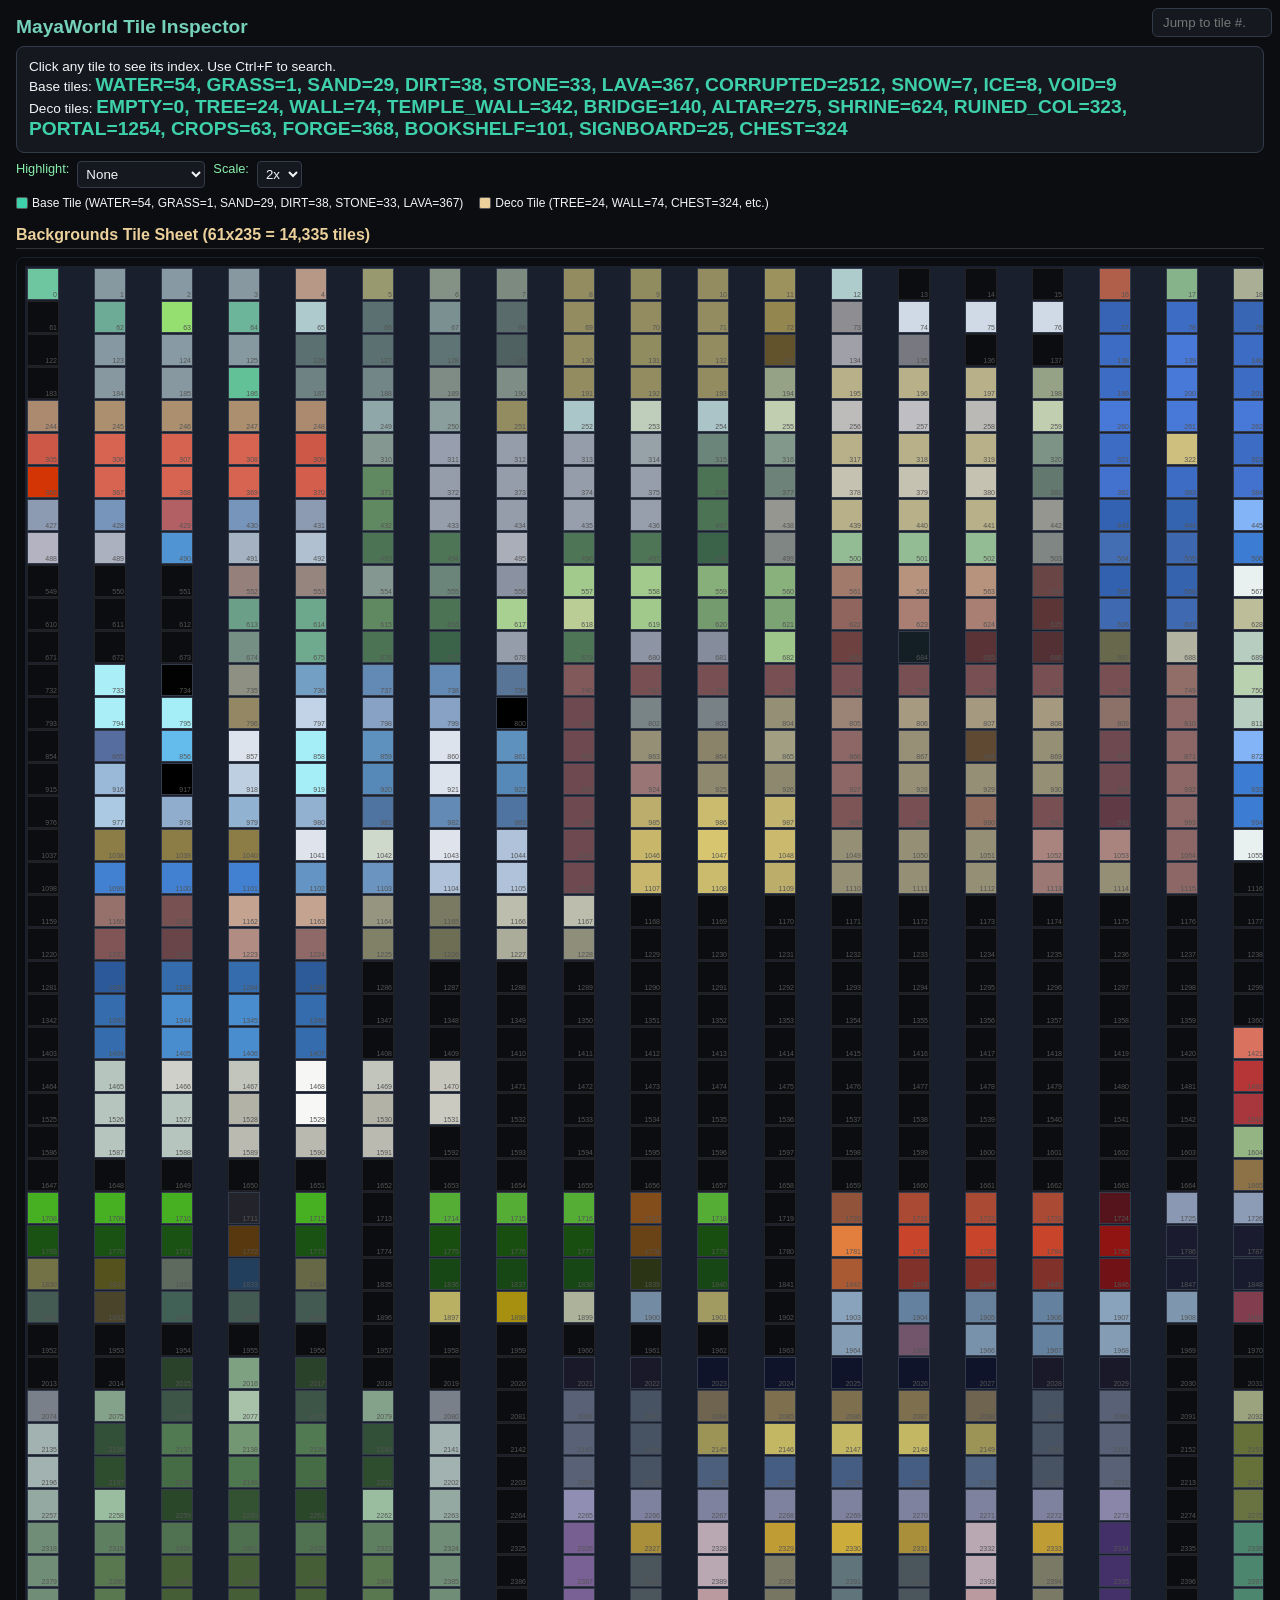
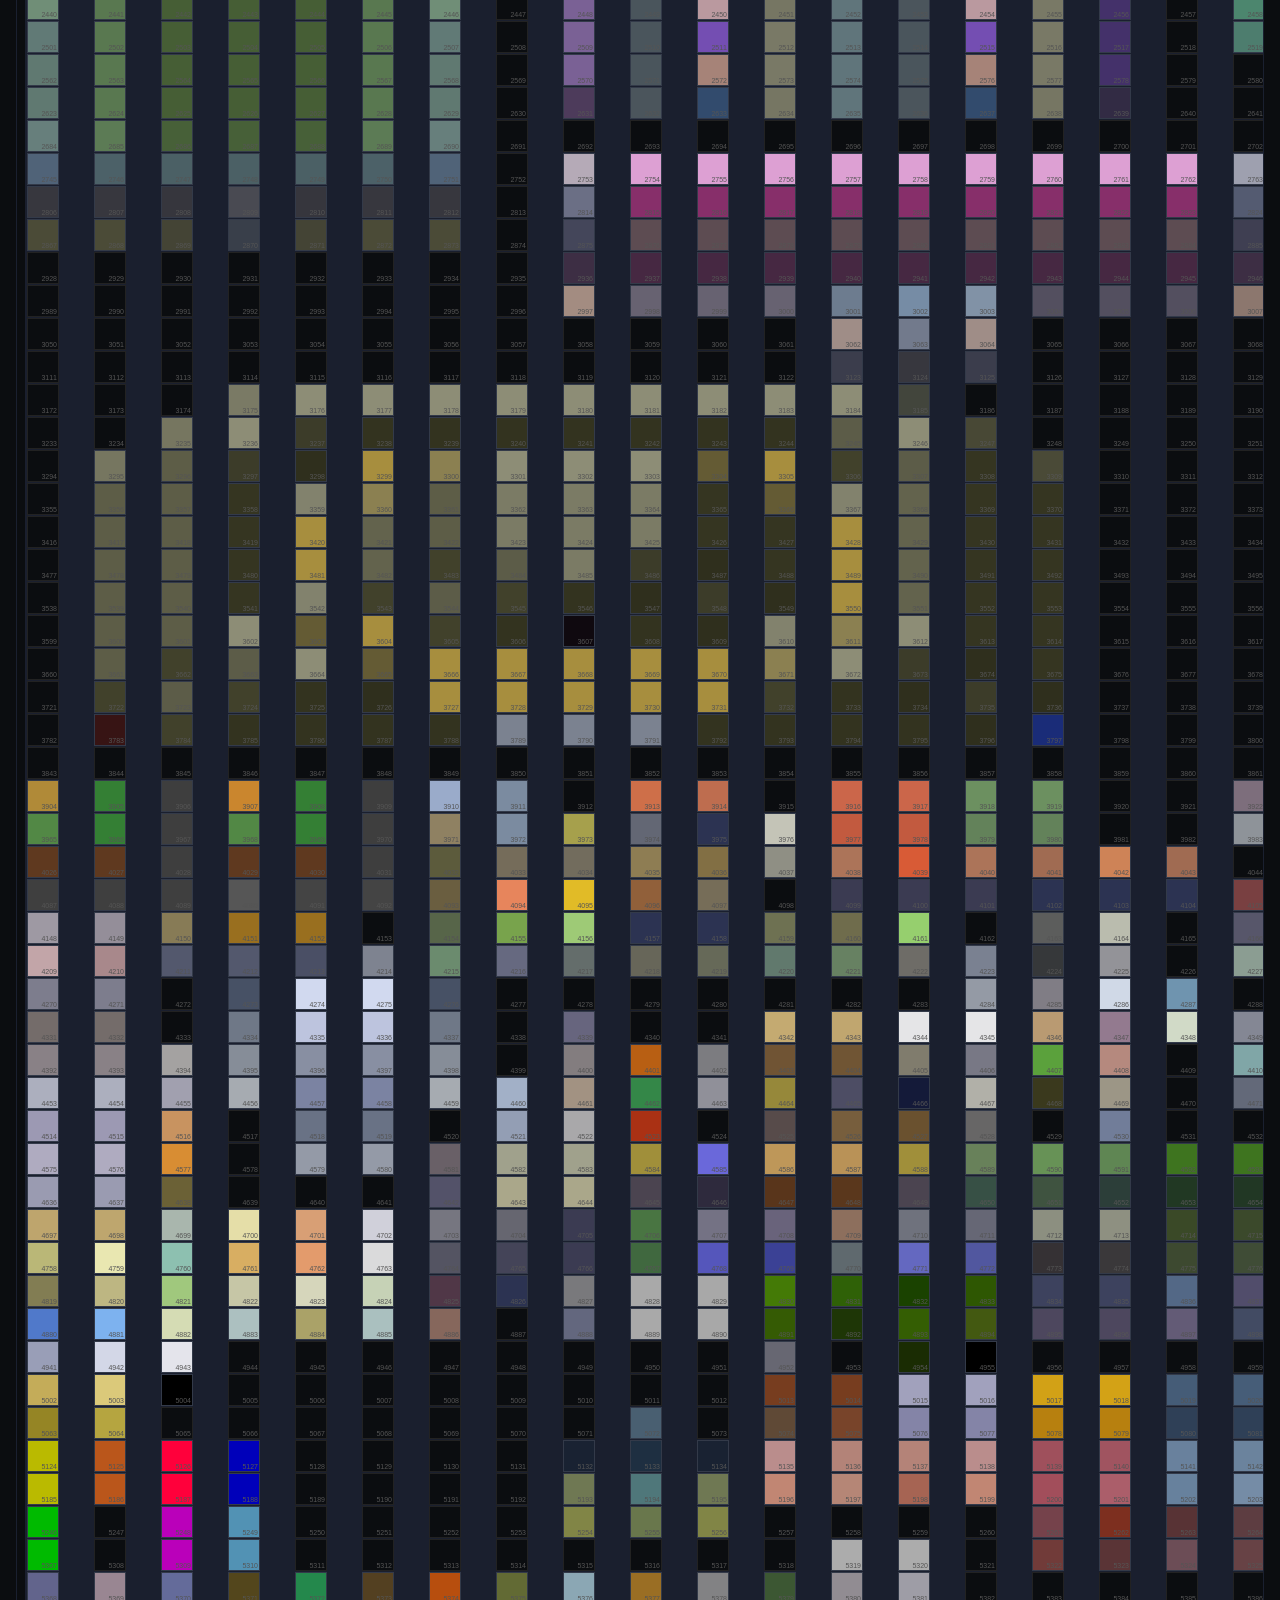
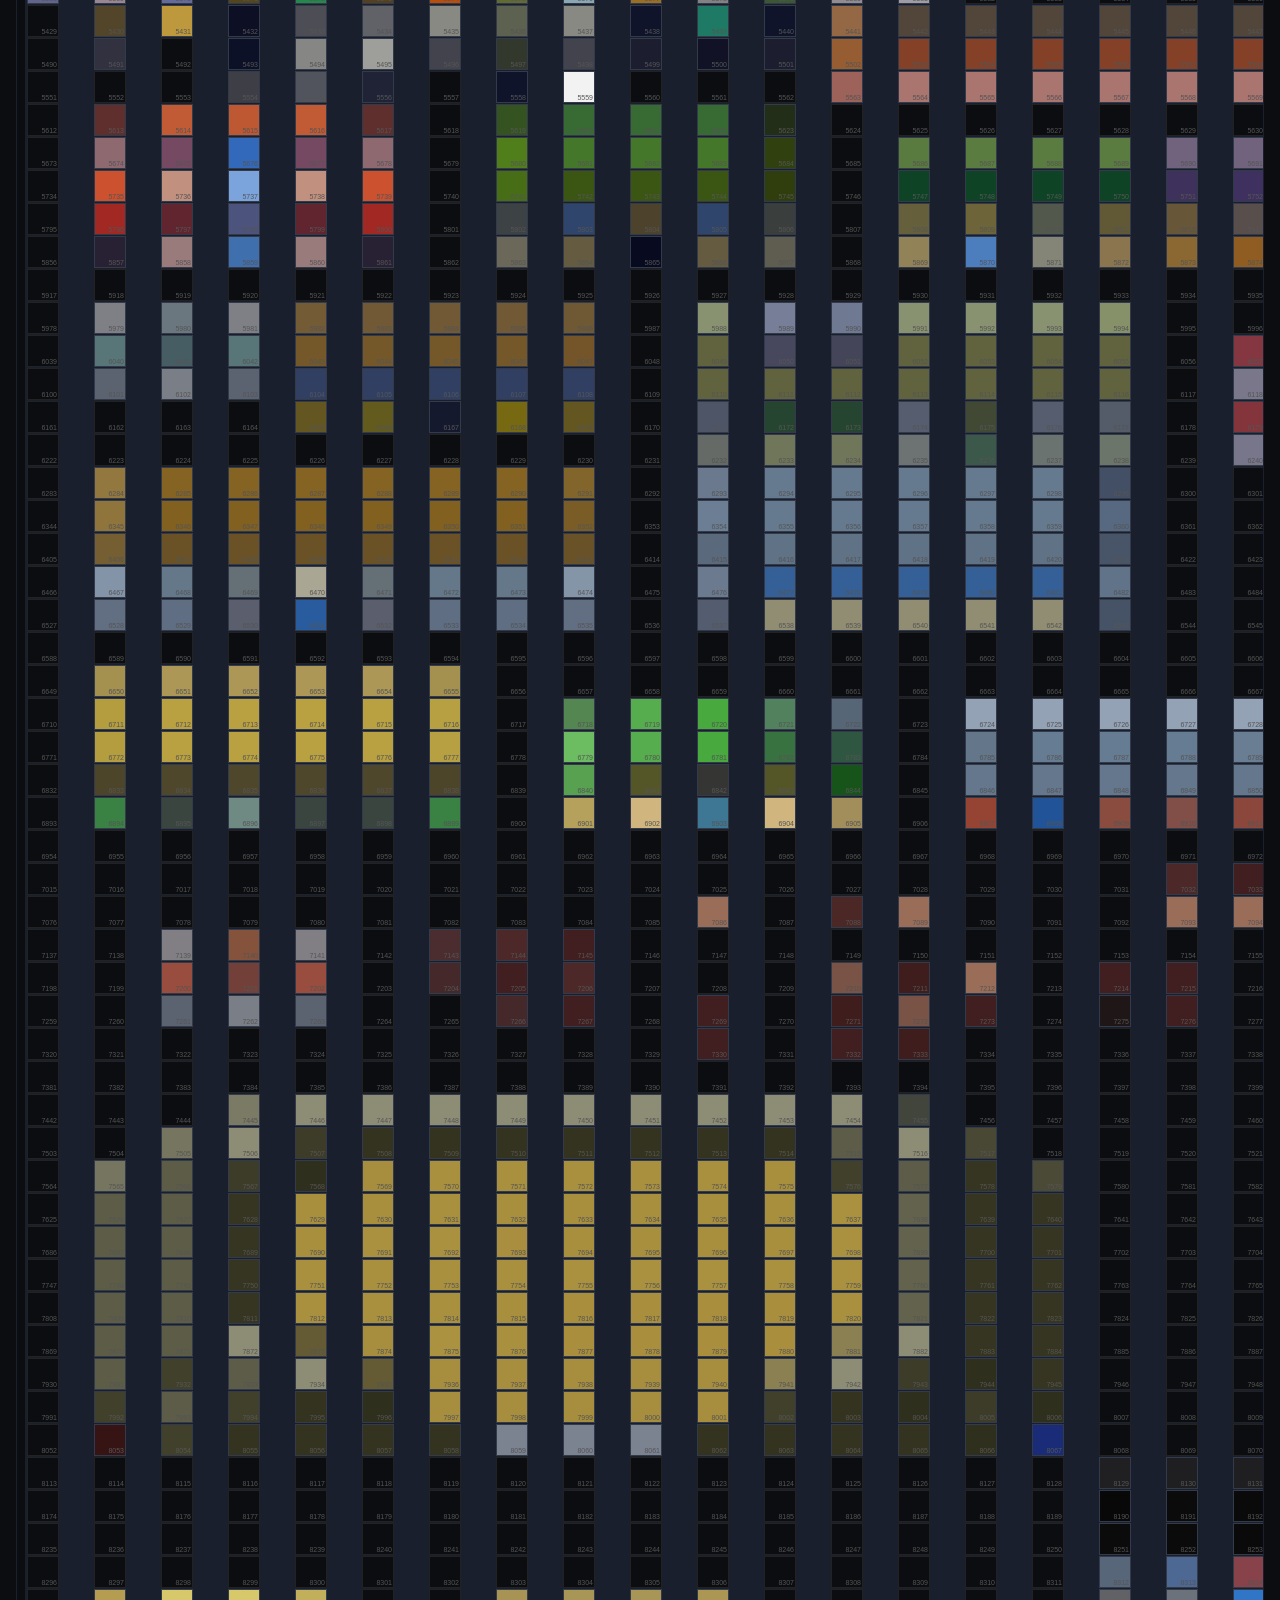
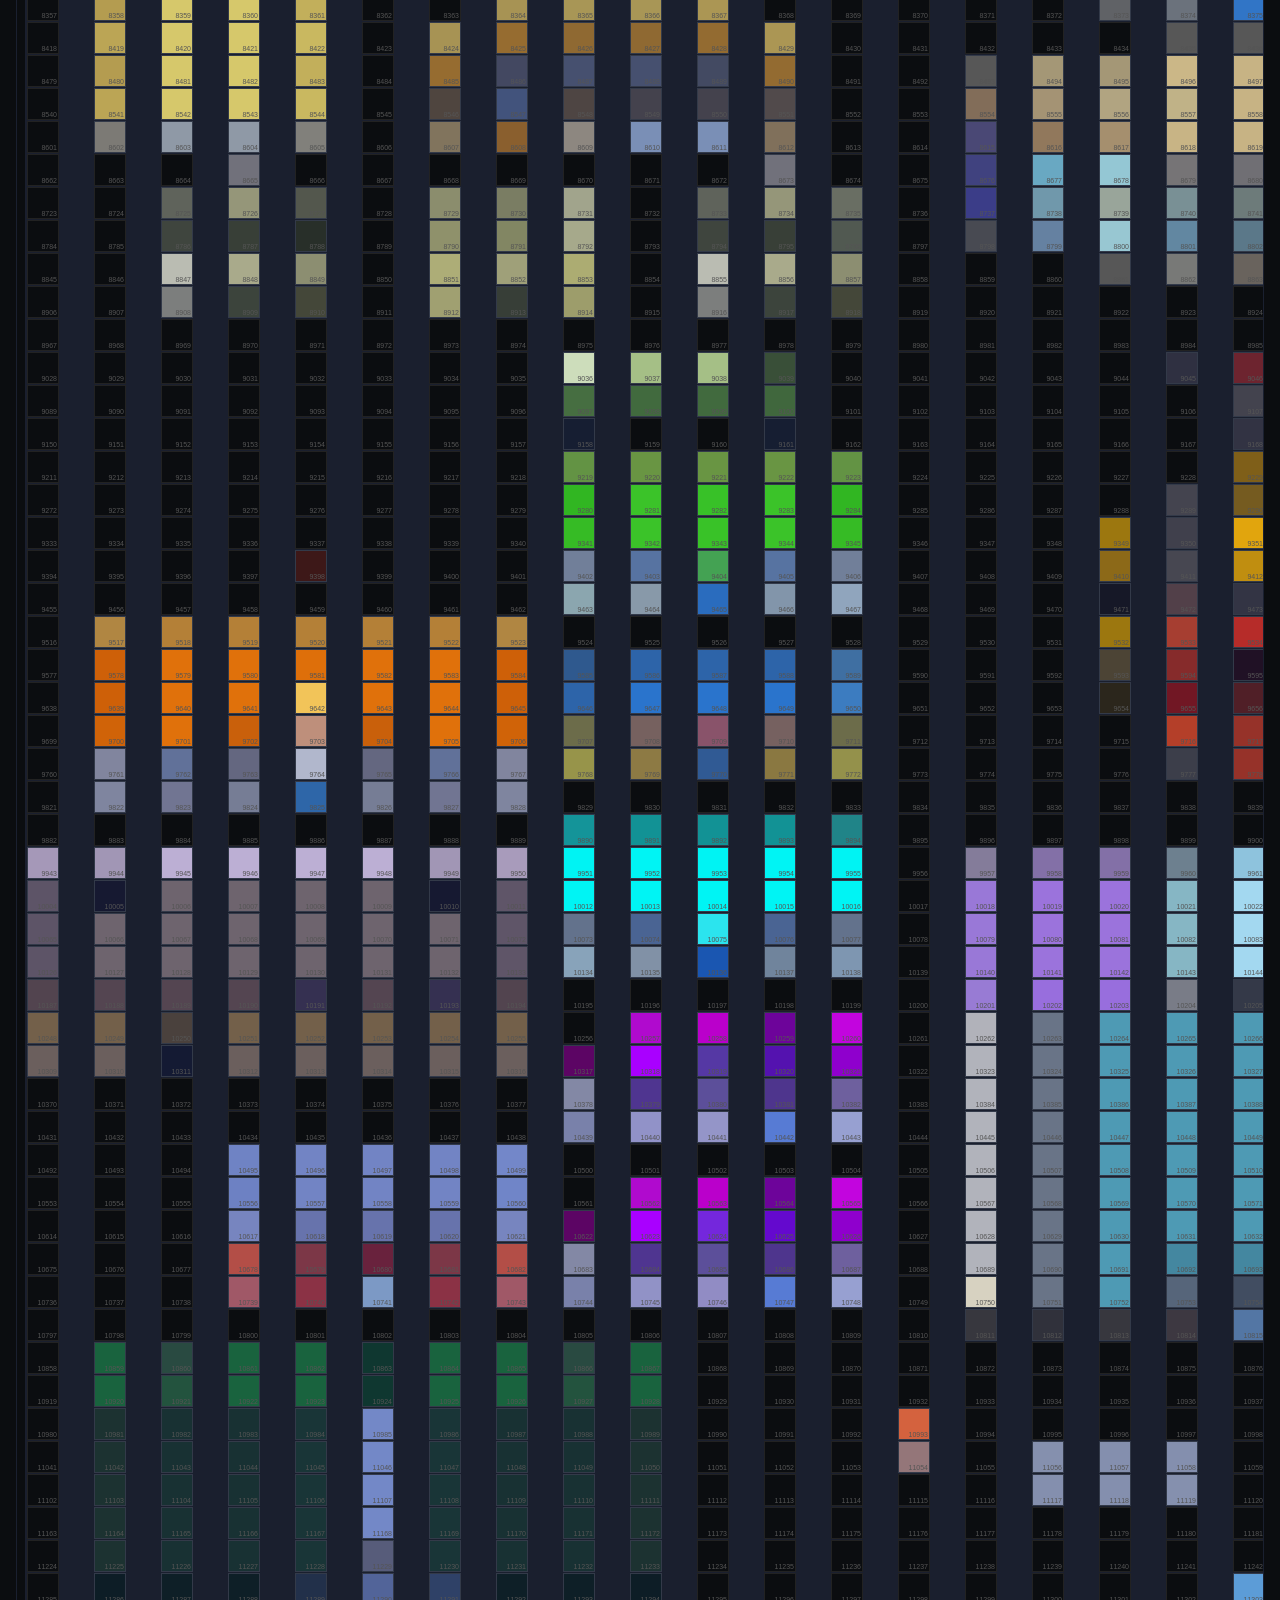
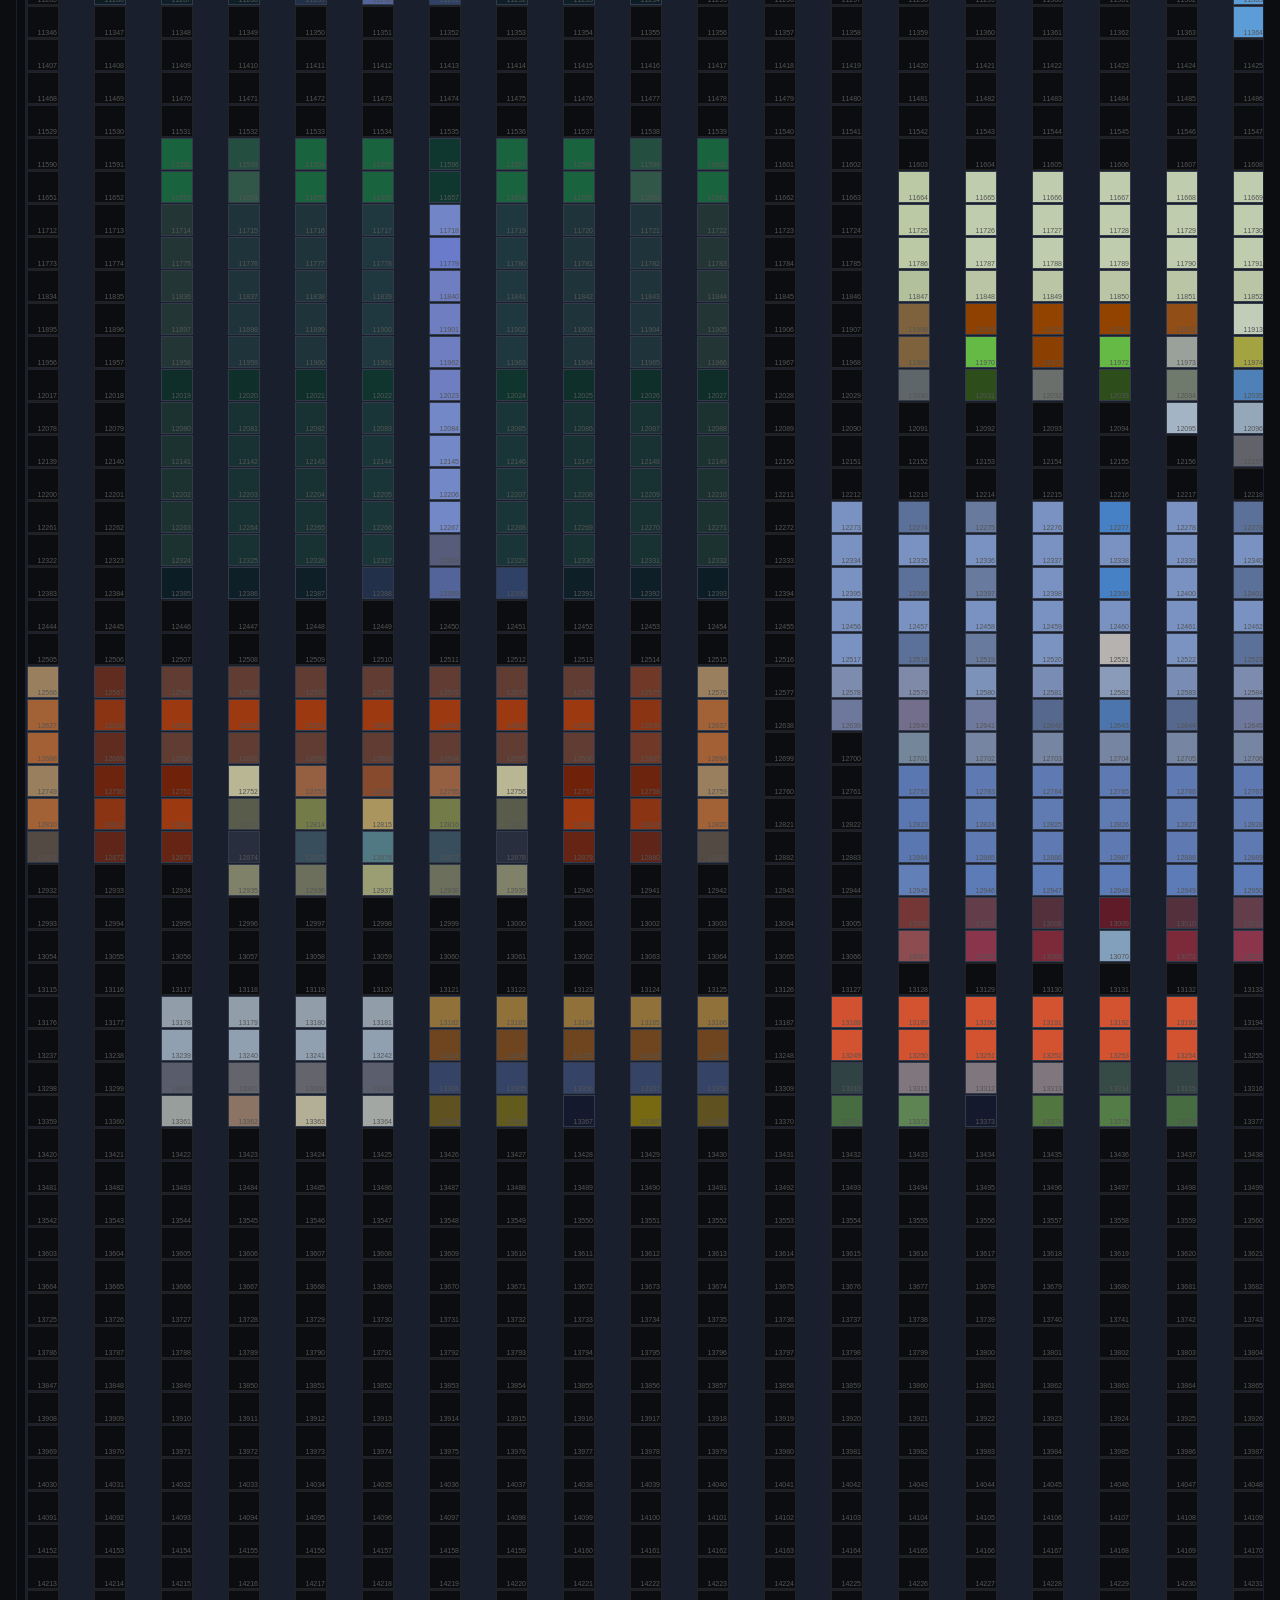
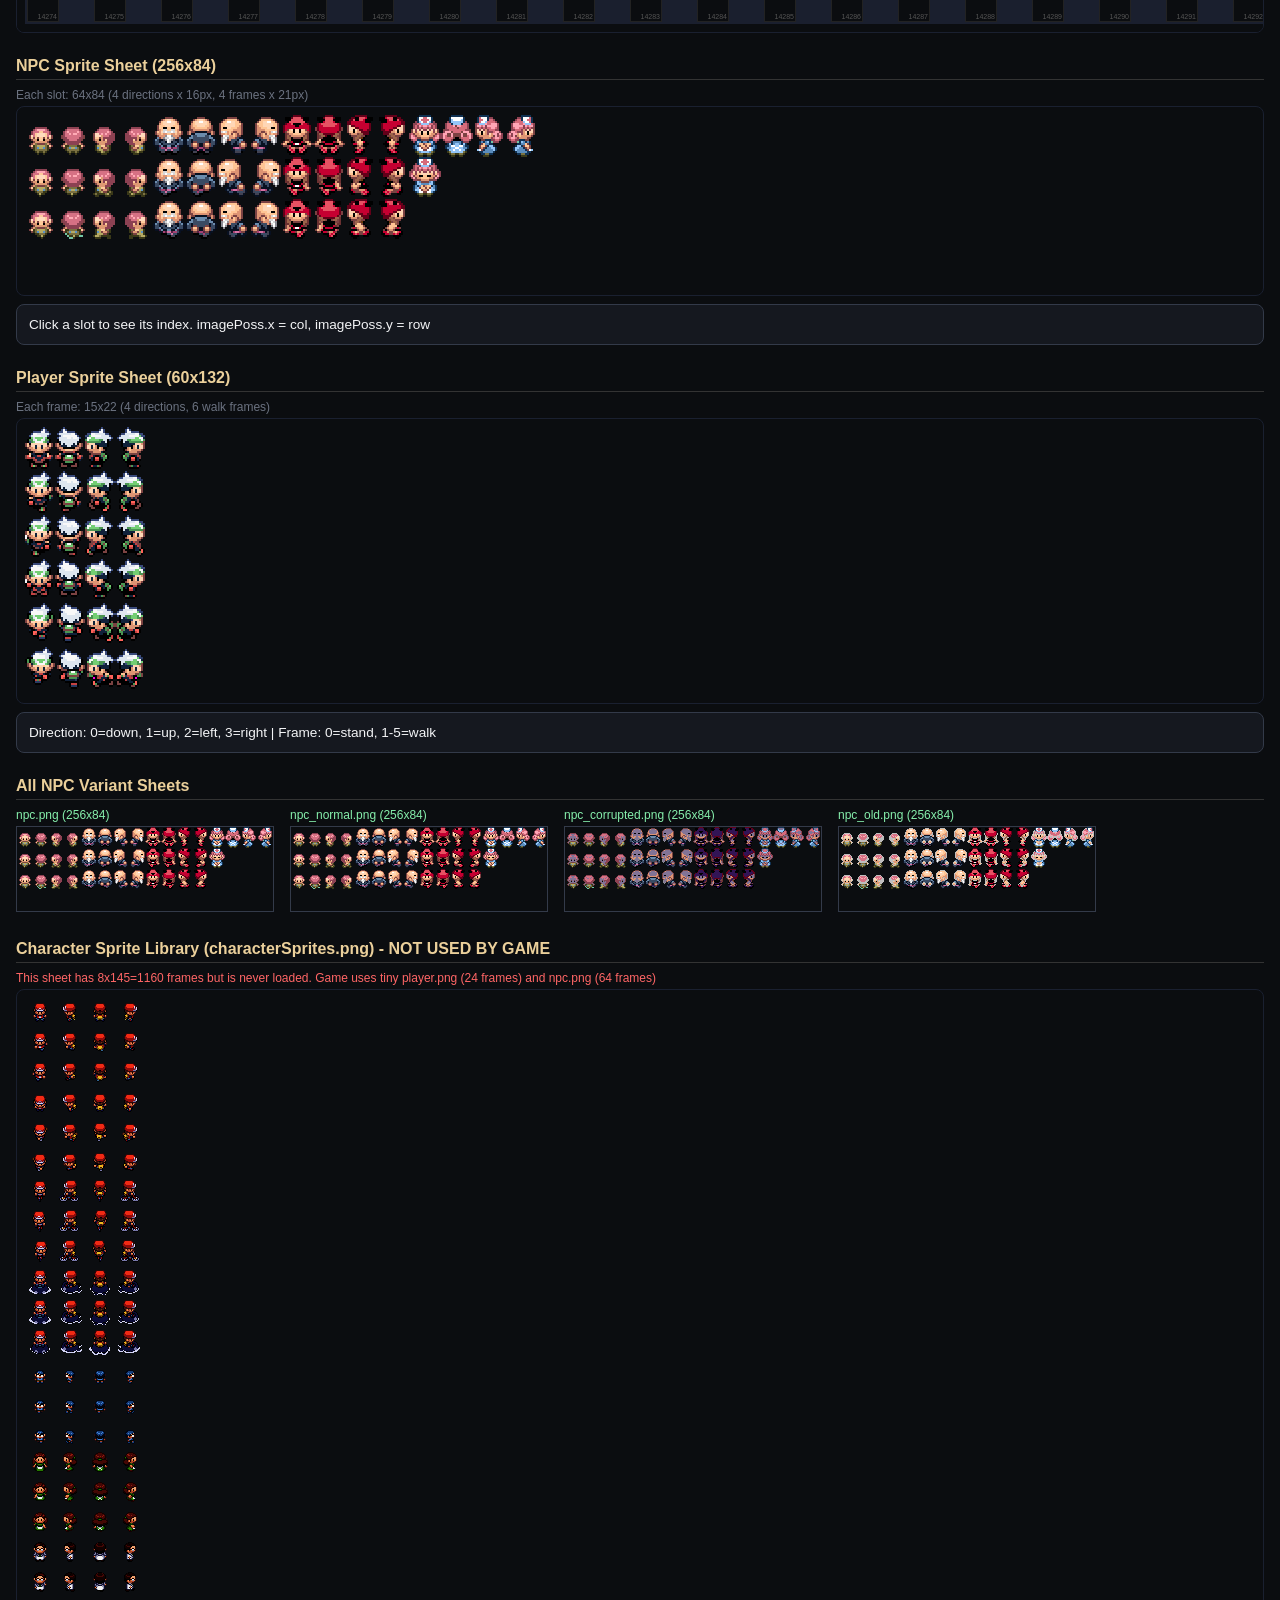
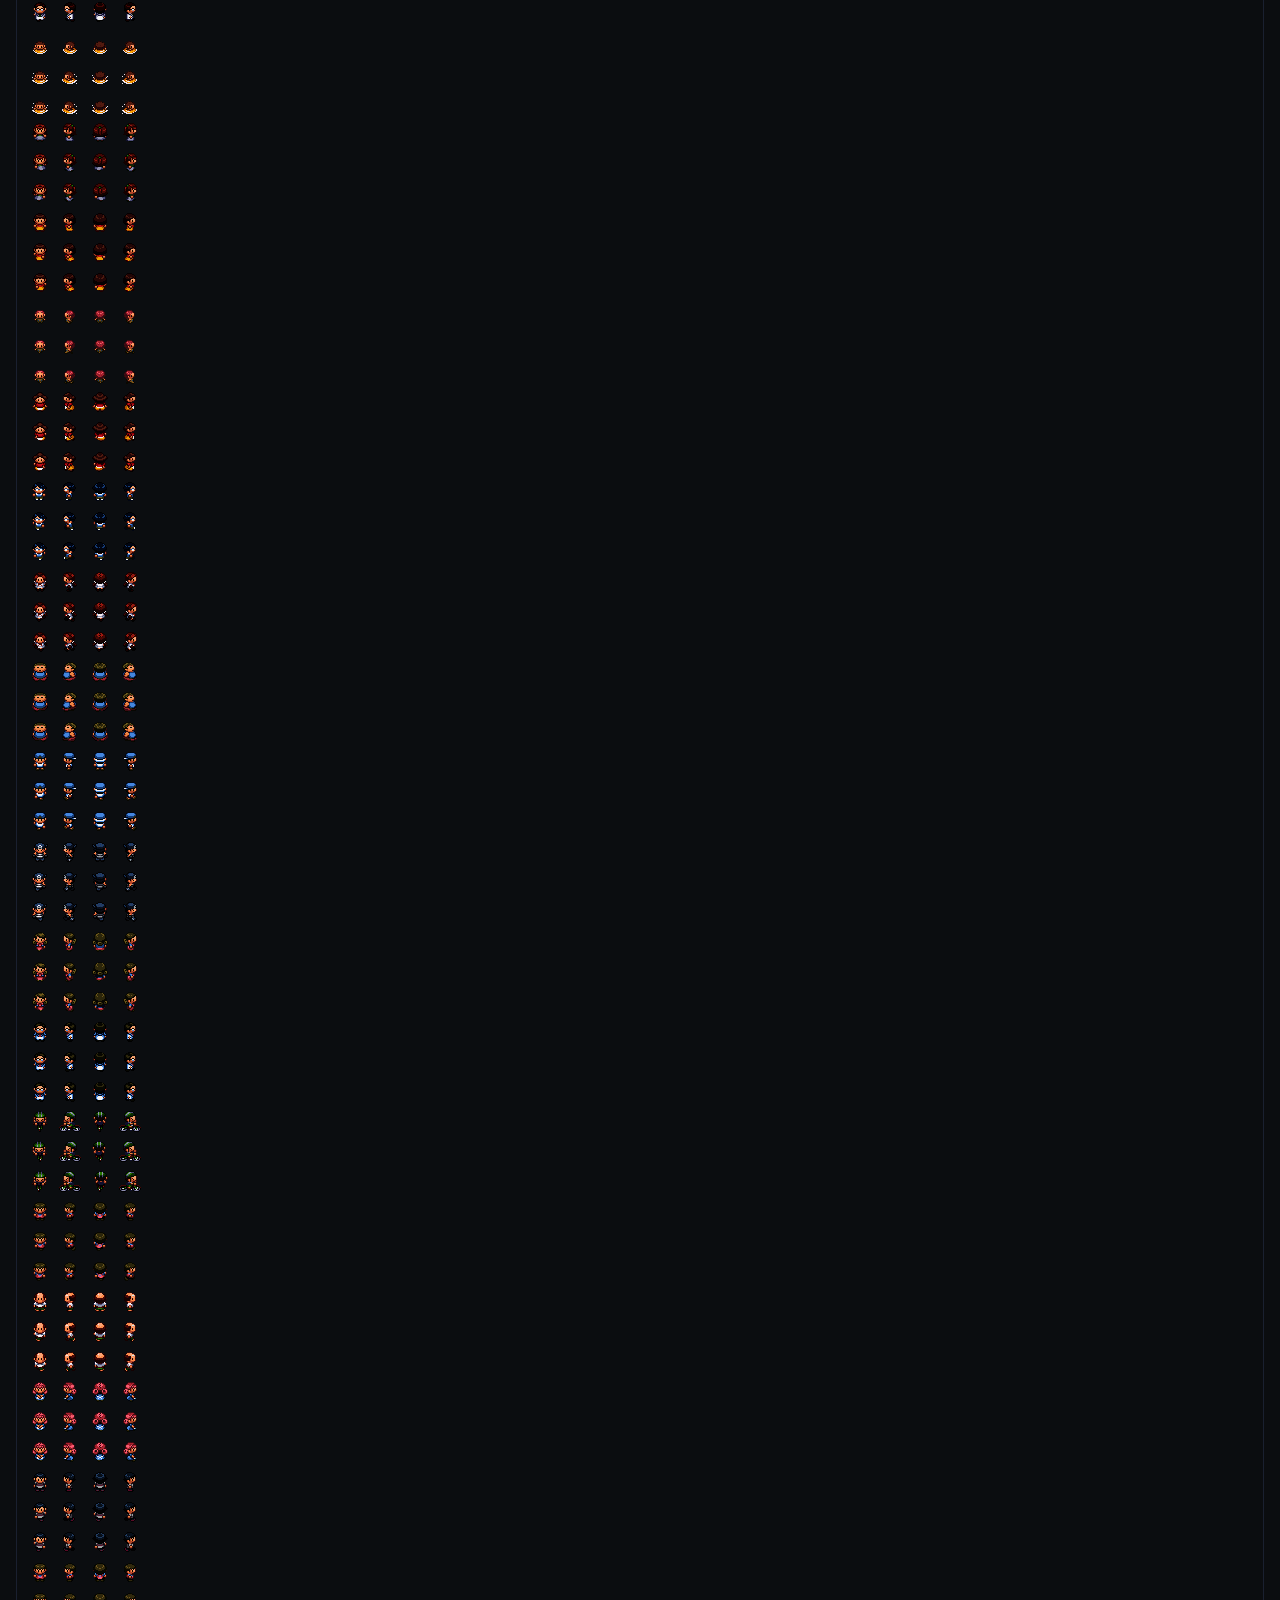
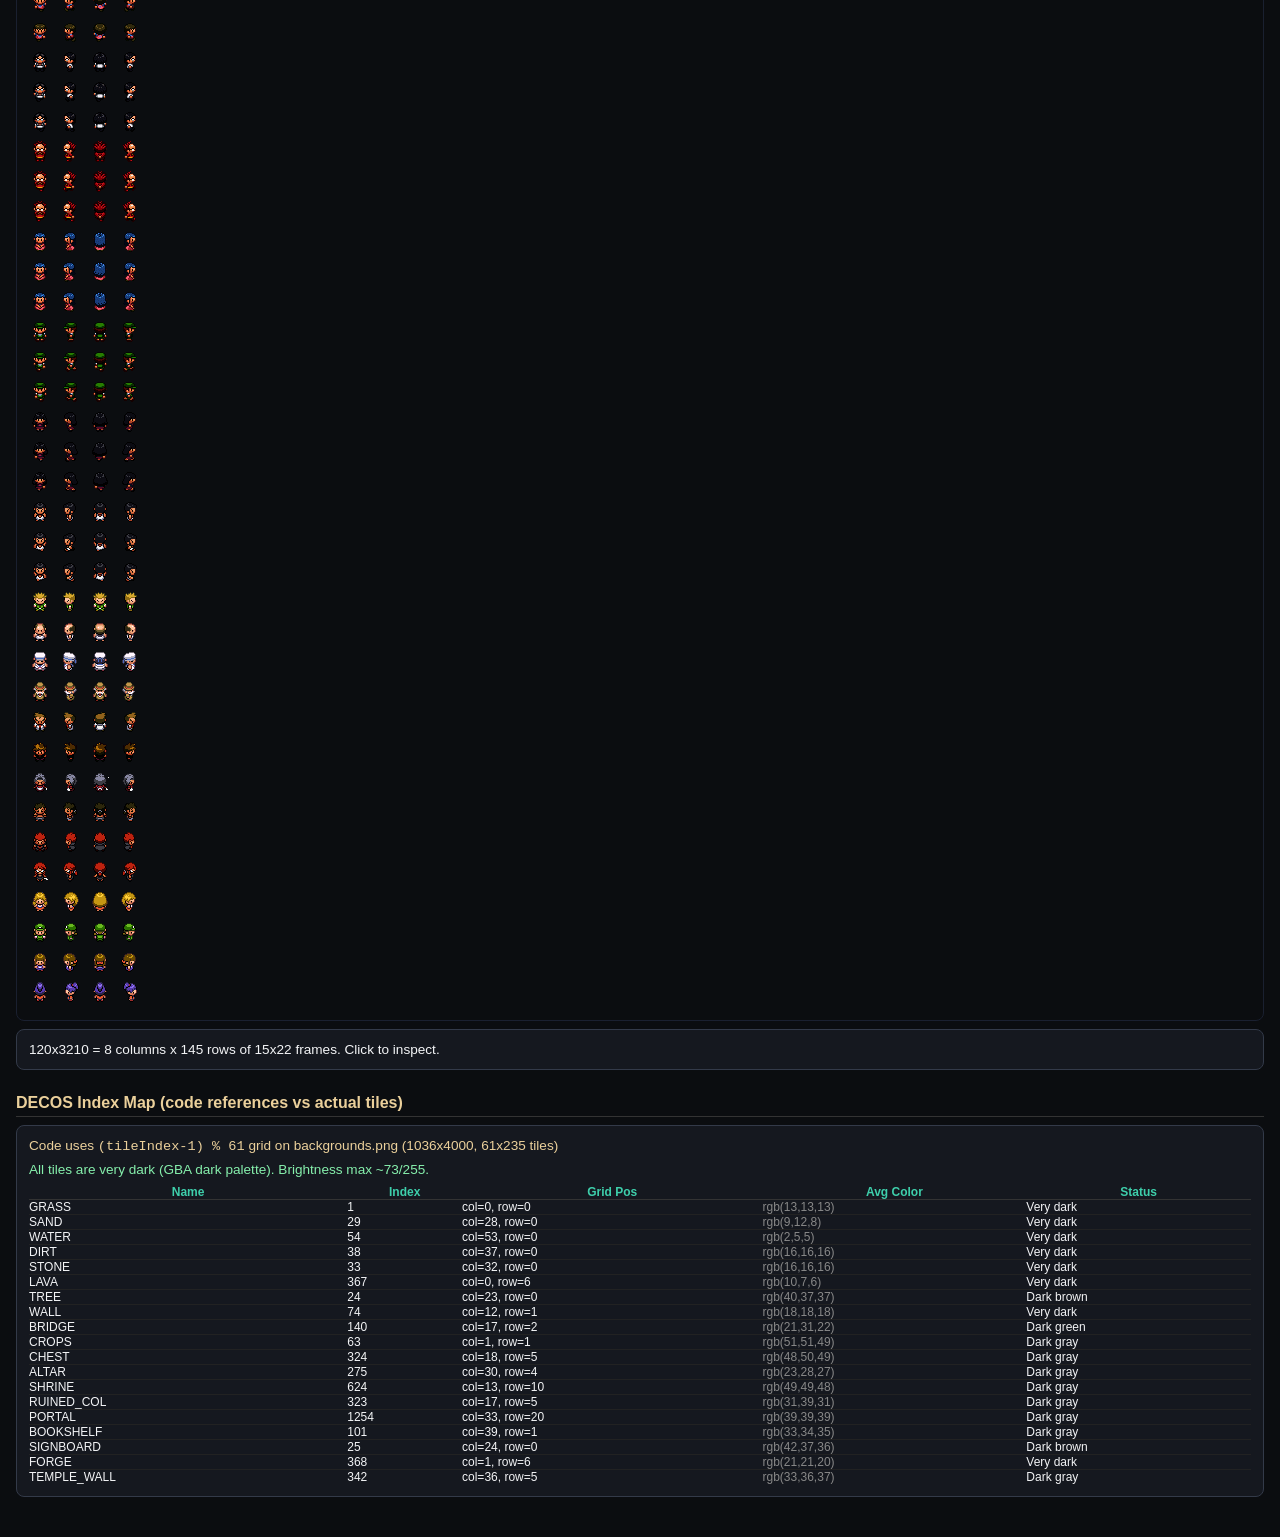
==== tools/tile-inspector.html @ e106bbc0 "fix: brighten GBA dark palette tiles (5x brightness filter) + sprite decoder tools - Add canvas brig" ====
<!DOCTYPE html>
<html lang="en">
<head>
<meta charset="UTF-8">
<title>MayaWorld Tile Inspector</title>
<style>
*{box-sizing:border-box;margin:0;padding:0}
body{font-family:'Outfit',sans-serif;background:#0b0d10;color:#f3f4f6;padding:16px}
h1{color:#75d1ba;font-size:1.2rem;margin-bottom:8px}
h2{color:#ebd09b;font-size:1rem;margin:16px 0 8px;border-bottom:1px solid #333;padding-bottom:4px}
.controls{margin:8px 0;display:flex;gap:8px;flex-wrap:wrap}
.controls label{font-size:0.8rem;color:#86efac}
.controls input[type=number]{width:80px;background:#15181f;border:1px solid #333a49;color:#f3f4f6;padding:4px;border-radius:4px}
.controls select{background:#15181f;border:1px solid #333a49;color:#f3f4f6;padding:4px;border-radius:4px}
.info-panel{background:#15181f;border:1px solid #333a49;border-radius:8px;padding:12px;margin:8px 0;font-size:0.85rem}
.info-panel .idx{color:#3ecfab;font-weight:800;font-size:1.2rem}
.info-panel .detail{color:#86efac;margin-left:8px}
.sheet-section{margin-bottom:24px}
.grid-wrap{overflow-x:auto;padding:8px;background:#0b0d10;border:1px solid #1a2030;border-radius:8px}
.tile-grid{display:inline-grid;gap:1px;background:#1a1f2e;padding:2px}
.tile{width:32px;height:32px;background:#0b0d10;border:1px solid #222;display:flex;align-items:center;justify-content:center;position:relative;cursor:pointer;image-rendering:pixelated;transition:transform 0.1s,box-shadow 0.1s}
.tile:hover{z-index:10;transform:scale(2.5);box-shadow:0 0 12px #3ecfab;border-color:#3ecfab}
.tile.has-content{border-color:#333a49}
.tile.highlight-base{border:2px solid #3ecfab;background:rgba(62,207,171,0.15)}
.tile.highlight-deco{border:2px solid #ebd09b;background:rgba(235,208,155,0.15)}
.tile.highlight-warp{border:2px solid #ff6666;background:rgba(255,102,102,0.15)}
.tile .lbl{font-size:7px;color:#555;position:absolute;bottom:1px;right:1px;pointer-events:none}
.tile:hover .lbl{color:#fff;font-size:8px}
.highlight-legend{display:flex;gap:16px;flex-wrap:wrap;font-size:0.75rem;margin:8px 0}
.highlight-legend span{display:inline-flex;align-items:center;gap:4px}
.highlight-legend .swatch{width:12px;height:12px;border-radius:2px;border:1px solid #555}
.npc-grid{display:inline-grid;gap:2px;background:#1a1f2e;padding:4px}
.npc-slot{width:64px;height:84px;background:#15181f;border:1px solid #333a49;display:flex;flex-direction:column;align-items:center;justify-content:center;cursor:pointer;position:relative}
.npc-slot:hover{border-color:#ebd09b;box-shadow:0 0 8px rgba(235,208,155,0.3)}
.npc-slot .slot-label{font-size:0.65rem;color:#6b7280;margin-top:2px}
.player-frames{display:inline-flex;gap:2px;background:#1a1f2e;padding:4px}
.player-frame{width:30px;height:44px;background:#15181f;border:1px solid #333a49;image-rendering:pixelated;position:relative}
#search-box{position:fixed;top:8px;right:8px;background:#15181f;border:1px solid #333a49;color:#f3f4f6;padding:6px 10px;border-radius:6px;z-index:100;width:120px}
</style>
</head>
<body>

<input type="number" id="search-box" placeholder="Jump to tile #..." min="0">
<h1>MayaWorld Tile Inspector</h1>

<div class="info-panel" id="info-panel">
  Click any tile to see its index. Use Ctrl+F to search.
  <br>Base tiles: <span class="idx" id="base-indices"></span>
  <br>Deco tiles: <span class="idx" id="deco-indices"></span>
</div>

<div class="controls">
  <label>Highlight:</label>
  <select id="highlight-mode">
    <option value="none">None</option>
    <option value="base">Base Tiles Only</option>
    <option value="deco">Deco Tiles Only</option>
    <option value="filled">Non-Empty Only</option>
  </select>
  <label>Scale:</label>
  <select id="scale-mode">
    <option value="1">1x</option>
    <option value="2" selected>2x</option>
    <option value="3">3x</option>
  </select>
</div>

<div class="highlight-legend">
  <span><span class="swatch" style="background:#3ecfab"></span> Base Tile (WATER=54, GRASS=1, SAND=29, DIRT=38, STONE=33, LAVA=367)</span>
  <span><span class="swatch" style="background:#ebd09b"></span> Deco Tile (TREE=24, WALL=74, CHEST=324, etc.)</span>
</div>

<div class="sheet-section">
  <h2>Backgrounds Tile Sheet (61x235 = 14,335 tiles)</h2>
  <div class="grid-wrap"><div class="tile-grid" id="bg-grid"></div></div>
</div>

<div class="sheet-section">
  <h2>NPC Sprite Sheet (256x84)</h2>
  <p style="font-size:0.75rem;color:#6b7280;margin-bottom:4px">Each slot: 64x84 (4 directions x 16px, 4 frames x 21px)</p>
  <div class="grid-wrap"><canvas id="npc-canvas" style="image-rendering:pixelated;max-width:100%"></canvas></div>
  <div class="info-panel" id="npc-info">Click a slot to see its index. imagePoss.x = col, imagePoss.y = row</div>
</div>

<div class="sheet-section">
  <h2>Player Sprite Sheet (60x132)</h2>
  <p style="font-size:0.75rem;color:#6b7280;margin-bottom:4px">Each frame: 15x22 (4 directions, 6 walk frames)</p>
  <div class="grid-wrap"><canvas id="player-canvas" style="image-rendering:pixelated;max-width:100%"></canvas></div>
  <div class="info-panel" id="player-info">Direction: 0=down, 1=up, 2=left, 3=right | Frame: 0=stand, 1-5=walk</div>
</div>

<div class="sheet-section">
  <h2>All NPC Variant Sheets</h2>
  <div id="npc-variants" style="display:flex;gap:16px;flex-wrap:wrap"></div>
</div>

<div class="sheet-section">
  <h2>Character Sprite Library (characterSprites.png) - NOT USED BY GAME</h2>
  <p style="font-size:0.75rem;color:#ff6666;margin-bottom:4px">This sheet has 8x145=1160 frames but is never loaded. Game uses tiny player.png (24 frames) and npc.png (64 frames)</p>
  <div class="grid-wrap"><canvas id="charsprites-canvas" style="image-rendering:pixelated;max-width:100%"></canvas></div>
  <div class="info-panel" id="charsprites-info">120x3210 = 8 columns x 145 rows of 15x22 frames. Click to inspect.</div>
</div>

<div class="sheet-section">
  <h2>DECOS Index Map (code references vs actual tiles)</h2>
  <div class="info-panel">
    <p style="margin-bottom:8px;color:#ebd09b">Code uses <code>(tileIndex-1) % 61</code> grid on backgrounds.png (1036x4000, 61x235 tiles)</p>
    <p style="margin-bottom:8px;color:#86efac">All tiles are very dark (GBA dark palette). Brightness max ~73/255.</p>
    <table style="font-size:0.75rem;border-collapse:collapse;width:100%">
      <tr style="border-bottom:1px solid #333;color:#3ecfab"><th>Name</th><th>Index</th><th>Grid Pos</th><th>Avg Color</th><th>Status</th></tr>
      <tr style="border-bottom:1px solid #222"><td>GRASS</td><td>1</td><td>col=0, row=0</td><td style="color:#888">rgb(13,13,13)</td><td>Very dark</td></tr>
      <tr style="border-bottom:1px solid #222"><td>SAND</td><td>29</td><td>col=28, row=0</td><td style="color:#888">rgb(9,12,8)</td><td>Very dark</td></tr>
      <tr style="border-bottom:1px solid #222"><td>WATER</td><td>54</td><td>col=53, row=0</td><td style="color:#888">rgb(2,5,5)</td><td>Very dark</td></tr>
      <tr style="border-bottom:1px solid #222"><td>DIRT</td><td>38</td><td>col=37, row=0</td><td style="color:#888">rgb(16,16,16)</td><td>Very dark</td></tr>
      <tr style="border-bottom:1px solid #222"><td>STONE</td><td>33</td><td>col=32, row=0</td><td style="color:#888">rgb(16,16,16)</td><td>Very dark</td></tr>
      <tr style="border-bottom:1px solid #222"><td>LAVA</td><td>367</td><td>col=0, row=6</td><td style="color:#888">rgb(10,7,6)</td><td>Very dark</td></tr>
      <tr style="border-bottom:1px solid #222"><td>TREE</td><td>24</td><td>col=23, row=0</td><td style="color:#888">rgb(40,37,37)</td><td>Dark brown</td></tr>
      <tr style="border-bottom:1px solid #222"><td>WALL</td><td>74</td><td>col=12, row=1</td><td style="color:#888">rgb(18,18,18)</td><td>Very dark</td></tr>
      <tr style="border-bottom:1px solid #222"><td>BRIDGE</td><td>140</td><td>col=17, row=2</td><td style="color:#888">rgb(21,31,22)</td><td>Dark green</td></tr>
      <tr style="border-bottom:1px solid #222"><td>CROPS</td><td>63</td><td>col=1, row=1</td><td style="color:#888">rgb(51,51,49)</td><td>Dark gray</td></tr>
      <tr style="border-bottom:1px solid #222"><td>CHEST</td><td>324</td><td>col=18, row=5</td><td style="color:#888">rgb(48,50,49)</td><td>Dark gray</td></tr>
      <tr style="border-bottom:1px solid #222"><td>ALTAR</td><td>275</td><td>col=30, row=4</td><td style="color:#888">rgb(23,28,27)</td><td>Dark gray</td></tr>
      <tr style="border-bottom:1px solid #222"><td>SHRINE</td><td>624</td><td>col=13, row=10</td><td style="color:#888">rgb(49,49,48)</td><td>Dark gray</td></tr>
      <tr style="border-bottom:1px solid #222"><td>RUINED_COL</td><td>323</td><td>col=17, row=5</td><td style="color:#888">rgb(31,39,31)</td><td>Dark gray</td></tr>
      <tr style="border-bottom:1px solid #222"><td>PORTAL</td><td>1254</td><td>col=33, row=20</td><td style="color:#888">rgb(39,39,39)</td><td>Dark gray</td></tr>
      <tr style="border-bottom:1px solid #222"><td>BOOKSHELF</td><td>101</td><td>col=39, row=1</td><td style="color:#888">rgb(33,34,35)</td><td>Dark gray</td></tr>
      <tr style="border-bottom:1px solid #222"><td>SIGNBOARD</td><td>25</td><td>col=24, row=0</td><td style="color:#888">rgb(42,37,36)</td><td>Dark brown</td></tr>
      <tr style="border-bottom:1px solid #222"><td>FORGE</td><td>368</td><td>col=1, row=6</td><td style="color:#888">rgb(21,21,20)</td><td>Very dark</td></tr>
      <tr><td>TEMPLE_WALL</td><td>342</td><td>col=36, row=5</td><td style="color:#888">rgb(33,36,37)</td><td>Dark gray</td></tr>
    </table>
  </div>
</div>

<script>
const BASE_TILES = { WATER: 54, GRASS: 1, SAND: 29, DIRT: 38, STONE: 33, LAVA: 367, CORRUPTED: 2512, SNOW: 7, ICE: 8, VOID: 9 };
const DECO_TILES = { EMPTY: 0, TREE: 24, WALL: 74, TEMPLE_WALL: 342, BRIDGE: 140, ALTAR: 275, SHRINE: 624, RUINED_COL: 323, PORTAL: 1254, CROPS: 63, FORGE: 368, BOOKSHELF: 101, SIGNBOARD: 25, CHEST: 324 };
const SHRINE_3x3 = [307,308,309,368,369,370,429,430,431];

const BASE_SET = new Set(Object.values(BASE_TILES));
const DECO_SET = new Set(Object.values(DECO_TILES));

const BG_COLS = 61;
const BG_ROWS = 235;
const STRIDE = 17;

let bgImageData = null;

document.getElementById('base-indices').textContent = Object.entries(BASE_TILES).map(([k,v])=>`${k}=${v}`).join(', ');
document.getElementById('deco-indices').textContent = Object.entries(DECO_TILES).map(([k,v])=>`${k}=${v}`).join(', ');

function buildBGGrid(img) {
  const canvas = document.createElement('canvas');
  canvas.width = img.width;
  canvas.height = img.height;
  const ctx = canvas.getContext('2d');
  ctx.drawImage(img, 0, 0);
  bgImageData = ctx;

  const grid = document.getElementById('bg-grid');
  const scale = parseInt(document.getElementById('scale-mode').value);
  grid.style.gridTemplateColumns = `repeat(${BG_COLS}, ${32 * scale + scale}px)`;

  for (let row = 0; row < BG_ROWS; row++) {
    for (let col = 0; col < BG_COLS; col++) {
      const idx = row * BG_COLS + col;
      const tile = document.createElement('div');
      tile.className = 'tile';
      tile.dataset.idx = idx;

      const sx = col * STRIDE;
      const sy = row * STRIDE;
      const pixData = ctx.getImageData(sx + 4, sy + 4, 8, 8).data;
      const hasContent = pixData.some((v, i) => i % 4 === 3 && v > 0);

      if (hasContent) {
        tile.classList.add('has-content');
        const avg = avgColor(pixData);
        tile.style.background = avg;
      }

      const lbl = document.createElement('span');
      lbl.className = 'lbl';
      lbl.textContent = idx;
      tile.appendChild(lbl);

      tile.addEventListener('click', () => selectTile(idx, col, row, ctx));
      grid.appendChild(tile);
    }
  }
}

function avgColor(data) {
  let r=0,g=0,b=0,c=0;
  for(let i=0;i<data.length;i+=4){
    if(data[i+3]>128){r+=data[i];g+=data[i+1];b+=data[i+2];c++;}
  }
  if(!c) return '#0b0d10';
  return `rgb(${Math.round(r/c)},${Math.round(g/c)},${Math.round(b/c)})`;
}

function selectTile(idx, col, row, ctx) {
  const panel = document.getElementById('info-panel');
  let type = 'Unknown';
  if(BASE_SET.has(idx)) type = 'BASE TILE';
  if(DECO_SET.has(idx)) type = 'DECO TILE';
  if(SHRINE_3x3.includes(idx)) type += ' + SHRINE 3x3';

  const sx = col * STRIDE;
  const sy = row * STRIDE;
  const pixData = ctx.getImageData(sx, sy, 16, 16).data;
  const hasContent = pixData.some((v,i) => i%4===3 && v>0);

  let baseMatch = Object.entries(BASE_TILES).find(([k,v]) => v === idx);
  let decoMatch = Object.entries(DECO_TILES).find(([k,v]) => v === idx);

  panel.innerHTML = `
    <span class="idx">#${idx}</span>
    <span class="detail">${type}</span>
    <span class="detail">Col: ${col}, Row: ${row}</span>
    <span class="detail">Source: (${sx}, ${sy})</span>
    <span class="detail">${hasContent ? 'HAS CONTENT' : 'EMPTY'}</span>
    ${baseMatch ? `<span class="detail" style="color:#3ecfab">BASE: ${baseMatch[0]}</span>` : ''}
    ${decoMatch ? `<span class="detail" style="color:#ebd09b">DECO: ${decoMatch[0]}</span>` : ''}
  `;
}

function buildNPCSheet(img) {
  const canvas = document.getElementById('npc-canvas');
  canvas.width = img.width;
  canvas.height = img.height;
  canvas.style.width = img.width * 2 + 'px';
  canvas.style.height = img.height * 2 + 'px';
  const ctx = canvas.getContext('2d');
  ctx.imageSmoothingEnabled = false;
  ctx.drawImage(img, 0, 0);

  const info = document.getElementById('npc-info');
  canvas.addEventListener('click', (e) => {
    const rect = canvas.getBoundingClientRect();
    const scaleX = img.width / rect.width;
    const scaleY = img.height / rect.height;
    const x = Math.floor((e.clientX - rect.left) * scaleX);
    const y = Math.floor((e.clientY - rect.top) * scaleY);
    const slotX = Math.floor(x / 64);
    const slotY = Math.floor(y / 84);
    const frameX = Math.floor((x % 64) / 16);
    const frameY = Math.floor((y % 84) / 21);
    const dirNames = ['down','up','left','right'];
    info.innerHTML = `Slot: (${slotX},${slotY}) | Frame: (${frameX},${frameY}) | Direction: ${dirNames[frameX] || '?'} | WalkFrame: ${frameY} | Pixel: (${x},${y})`;
  });
}

function buildPlayerSheet(img) {
  const canvas = document.getElementById('player-canvas');
  canvas.width = img.width;
  canvas.height = img.height;
  canvas.style.width = img.width * 2 + 'px';
  canvas.style.height = img.height * 2 + 'px';
  const ctx = canvas.getContext('2d');
  ctx.imageSmoothingEnabled = false;
  ctx.drawImage(img, 0, 0);

  const info = document.getElementById('player-info');
  canvas.addEventListener('click', (e) => {
    const rect = canvas.getBoundingClientRect();
    const scaleX = img.width / rect.width;
    const scaleY = img.height / rect.height;
    const x = Math.floor((e.clientX - rect.left) * scaleX);
    const y = Math.floor((e.clientY - rect.top) * scaleY);
    const dir = Math.floor(x / 15);
    const frame = Math.floor(y / 22);
    const dirNames = ['down','up','left','right'];
    info.innerHTML = `Direction: ${dir} (${dirNames[dir]}) | Frame: ${frame} | Pixel: (${x},${y})`;
  });
}

function buildNPCVariants() {
  const variants = ['npc.png','npc_normal.png','npc_corrupted.png','npc_old.png'];
  const container = document.getElementById('npc-variants');
  variants.forEach(name => {
    const img = new Image();
    img.onload = () => {
      const div = document.createElement('div');
      div.innerHTML = `<p style="font-size:0.75rem;color:#86efac;margin-bottom:4px">${name} (${img.width}x${img.height})</p>`;
      const c = document.createElement('canvas');
      c.width = img.width;
      c.height = img.height;
      c.style.imageRendering = 'pixelated';
      c.style.maxWidth = '100%';
      c.style.border = '1px solid #333a49';
      const ctx = c.getContext('2d');
      ctx.imageSmoothingEnabled = false;
      ctx.drawImage(img, 0, 0);
      div.appendChild(c);
      container.appendChild(div);
    };
    img.onerror = () => {
      const div = document.createElement('div');
      div.innerHTML = `<p style="font-size:0.75rem;color:#ff6666">${name}: NOT FOUND</p>`;
      container.appendChild(div);
    };
    img.src = '../assets/images/' + name;
  });
}

function buildCharSprites(img) {
  const canvas = document.getElementById('charsprites-canvas');
  canvas.width = img.width;
  canvas.height = img.height;
  canvas.style.width = Math.min(img.width, 600) + 'px';
  canvas.style.height = Math.min(img.height, 10200) + 'px';
  const ctx = canvas.getContext('2d');
  ctx.imageSmoothingEnabled = false;
  ctx.drawImage(img, 0, 0);

  const FW = 15, FH = 22;
  const cols = 8, rows = 145;
  const info = document.getElementById('charsprites-info');

  canvas.addEventListener('click', (e) => {
    const rect = canvas.getBoundingClientRect();
    const scaleX = img.width / rect.width;
    const scaleY = img.height / rect.height;
    const x = Math.floor((e.clientX - rect.left) * scaleX);
    const y = Math.floor((e.clientY - rect.top) * scaleY);
    const col = Math.floor(x / FW);
    const row = Math.floor(y / FH);
    const px = x % FW;
    const py = y % FH;
    const dirNames = ['down','up','left','right'];
    const dirIdx = col % 4;
    const slotIdx = Math.floor(col / 4);
    info.innerHTML = `Frame: col=${col} row=${row} | Slot: ${slotIdx} Direction: ${dirNames[dirIdx] || '?'} | Local px: (${px},${py}) | Global pixel: (${x},${y})`;
  });
}

function loadImages() {
  const bg = new Image();
  bg.onload = () => buildBGGrid(bg);
  bg.src = '../assets/images/backgrounds.png';

  const npc = new Image();
  npc.onload = () => buildNPCSheet(npc);
  npc.src = '../assets/images/npc.png';

  const player = new Image();
  player.onload = () => buildPlayerSheet(player);
  player.src = '../assets/images/player.png';

  const charSprites = new Image();
  charSprites.onload = () => buildCharSprites(charSprites);
  charSprites.src = '../assets/images/characterSprites.png';

  buildNPCVariants();
}

document.getElementById('highlight-mode').addEventListener('change', (e) => {
  const mode = e.target.value;
  document.querySelectorAll('.tile').forEach(t => {
    const idx = parseInt(t.dataset.idx);
    t.classList.remove('highlight-base', 'highlight-deco', 'highlight-warp');
    if (mode === 'base' && BASE_SET.has(idx)) t.classList.add('highlight-base');
    if (mode === 'deco' && DECO_SET.has(idx)) t.classList.add('highlight-deco');
    if (mode === 'filled' && t.classList.contains('has-content')) t.style.borderColor = '#3ecfab';
    else if (mode !== 'filled') t.style.borderColor = '';
  });
});

document.getElementById('scale-mode').addEventListener('change', () => {
  document.getElementById('bg-grid').innerHTML = '';
  const bg = new Image();
  bg.onload = () => buildBGGrid(bg);
  bg.src = '../assets/images/backgrounds.png';
});

document.getElementById('search-box').addEventListener('input', (e) => {
  const val = parseInt(e.target.value);
  if (isNaN(val)) return;
  const tile = document.querySelector(`.tile[data-idx="${val}"]`);
  if (tile) {
    tile.scrollIntoView({ behavior: 'smooth', block: 'center' });
    tile.style.boxShadow = '0 0 12px #ff6666';
    tile.style.borderColor = '#ff6666';
    setTimeout(() => { tile.style.boxShadow = ''; tile.style.borderColor = ''; }, 2000);
  }
});

loadImages();
</script>
</body>
</html>
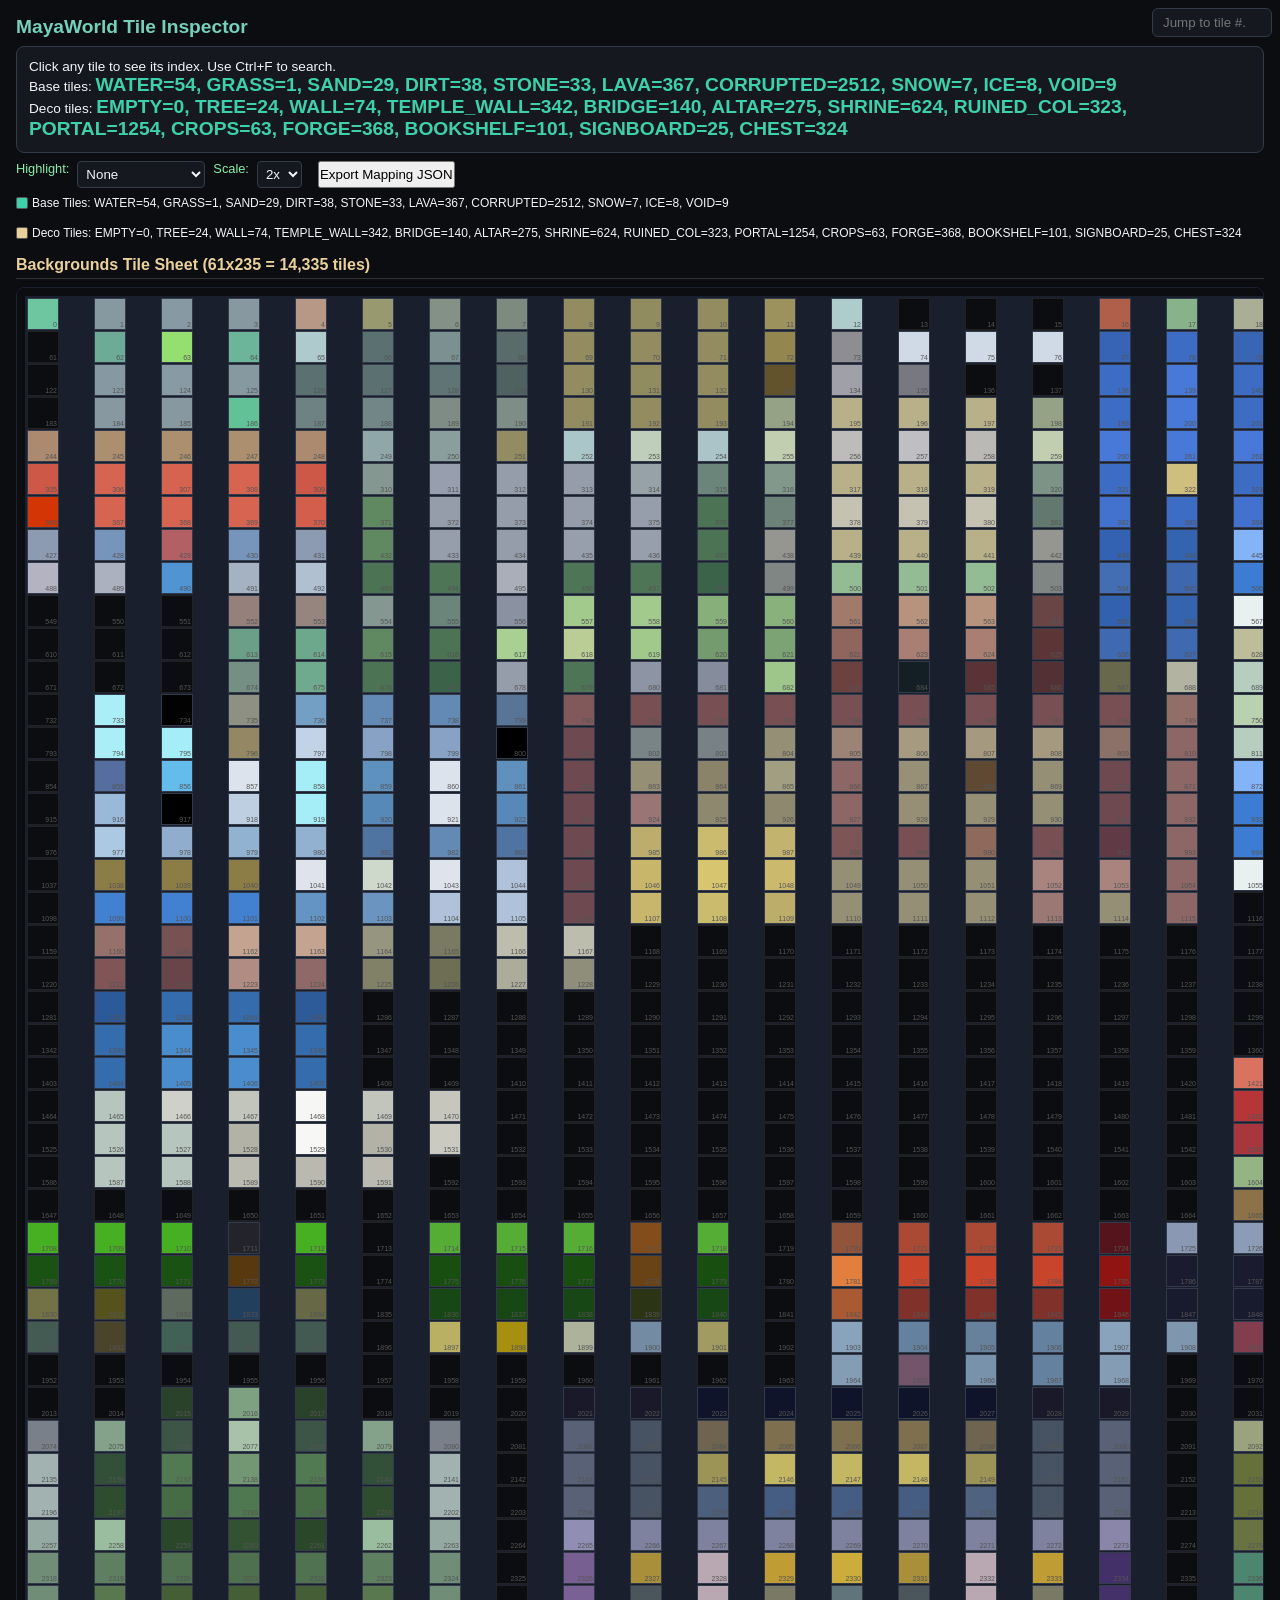
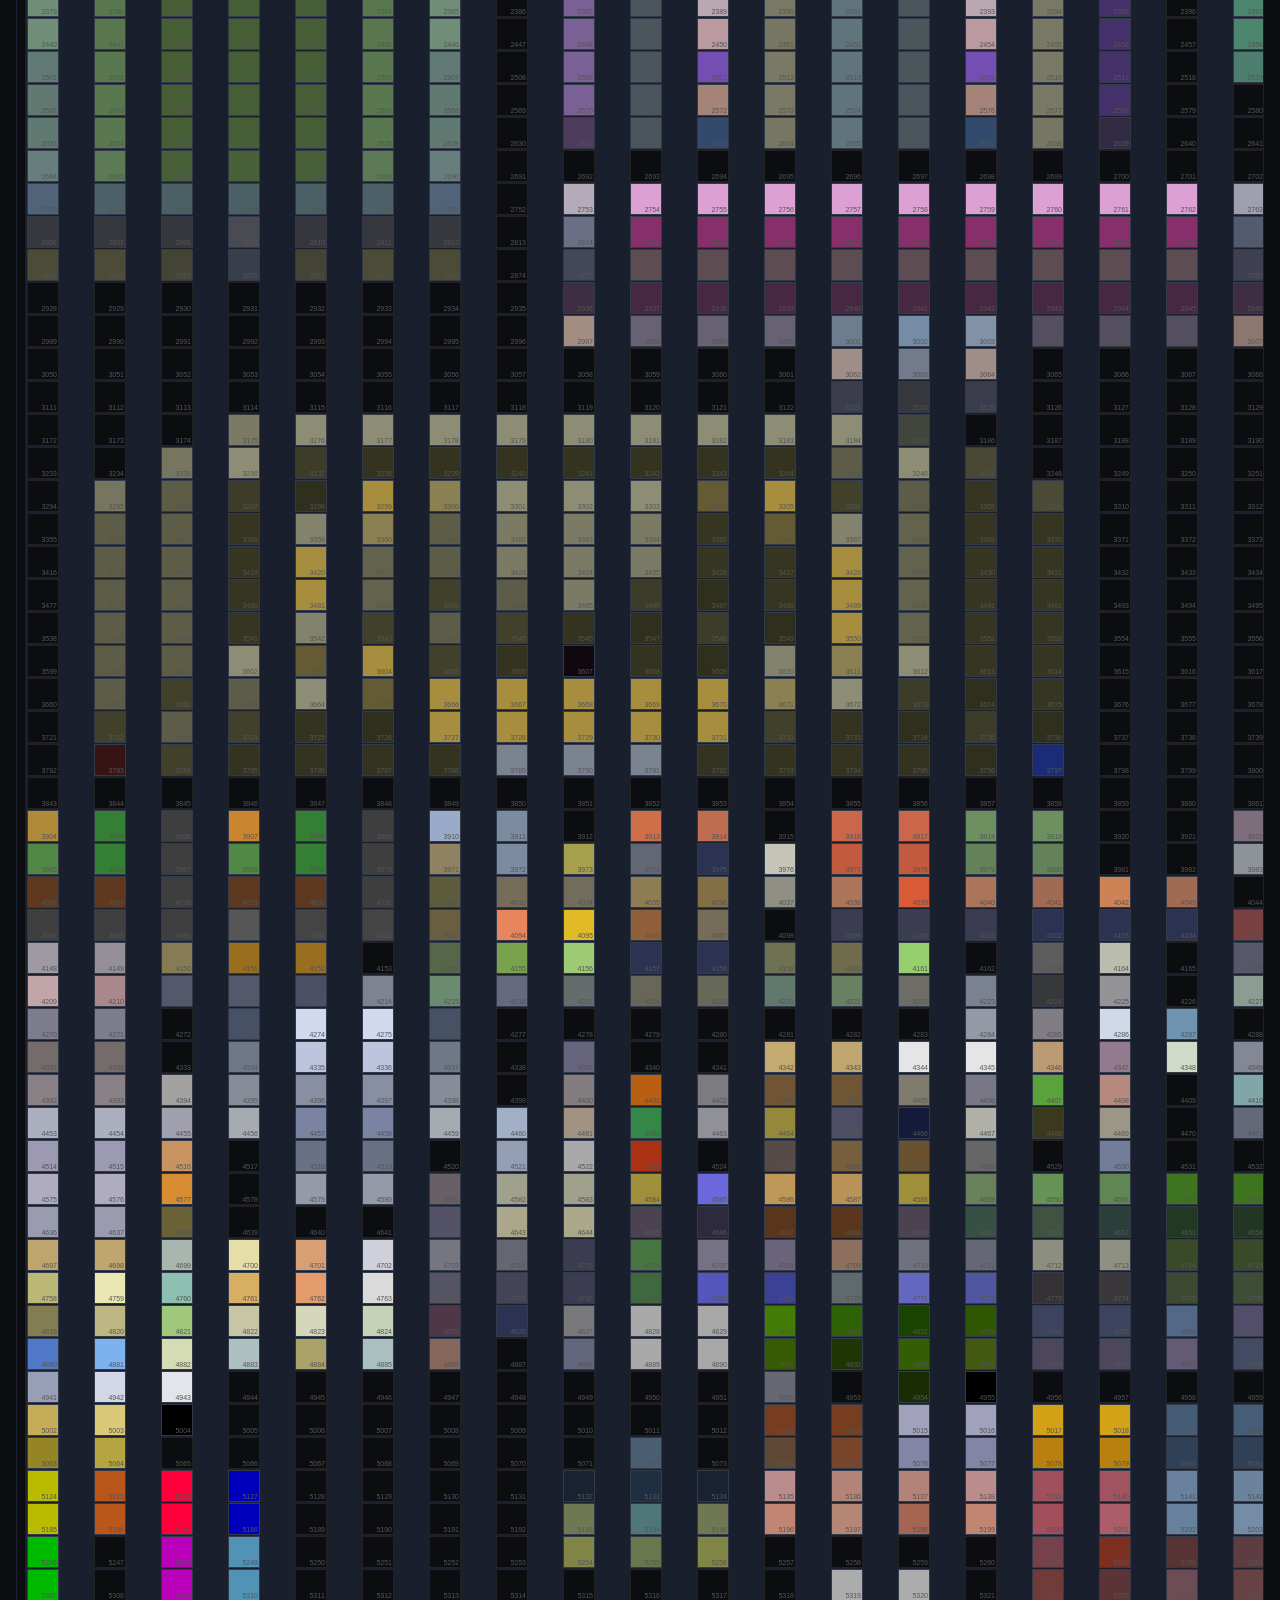
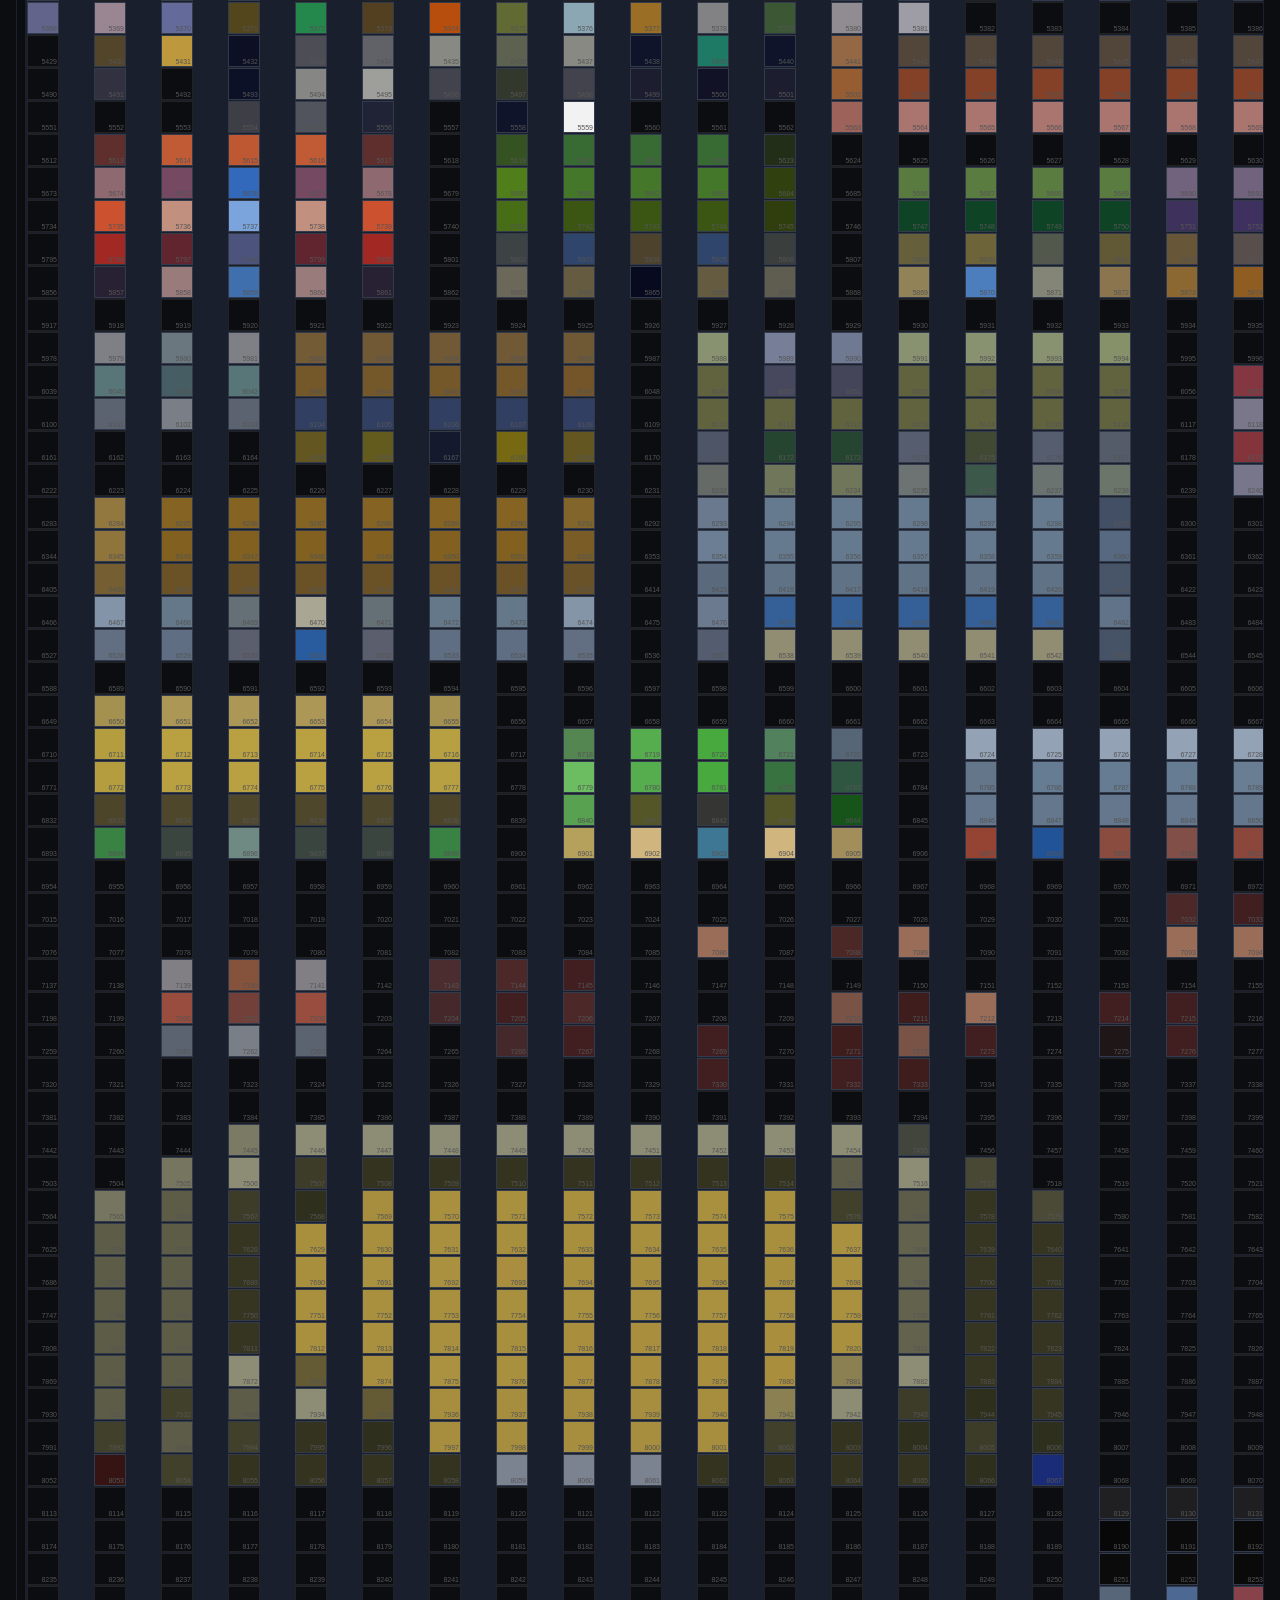
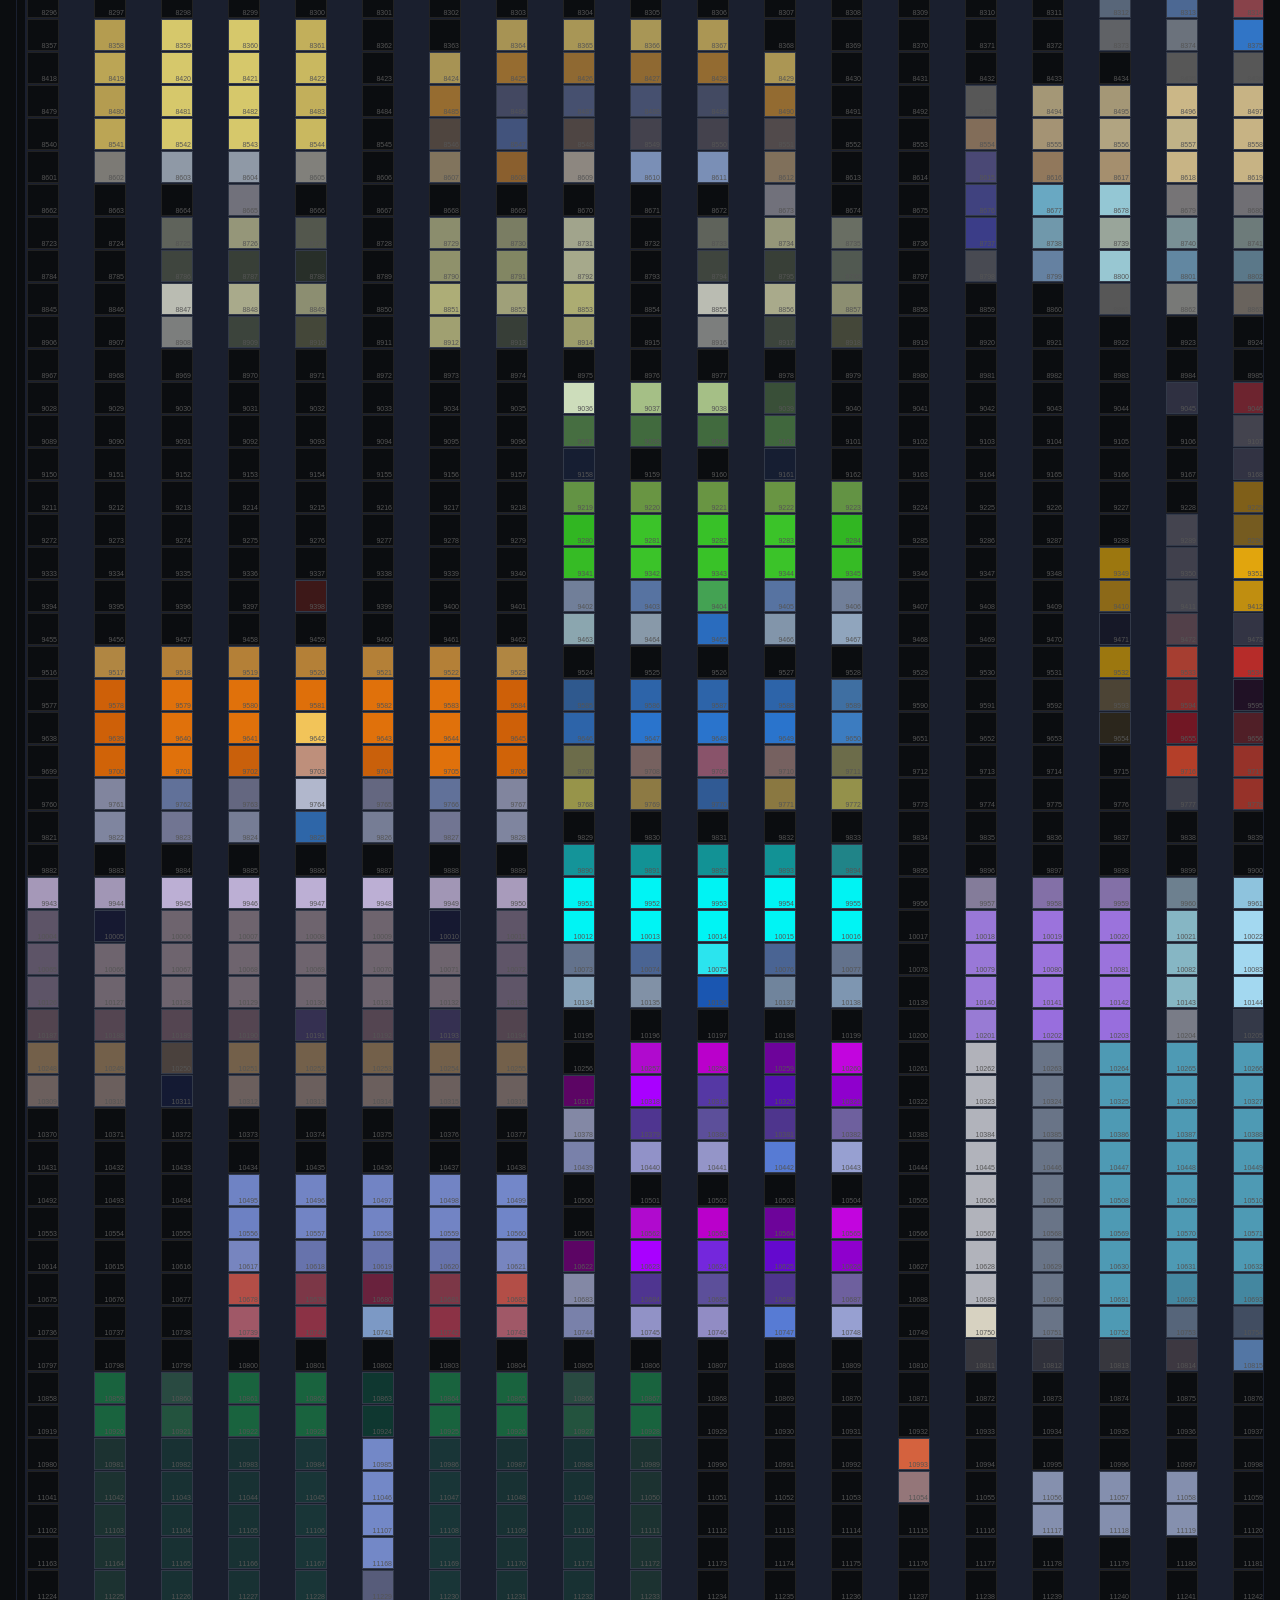
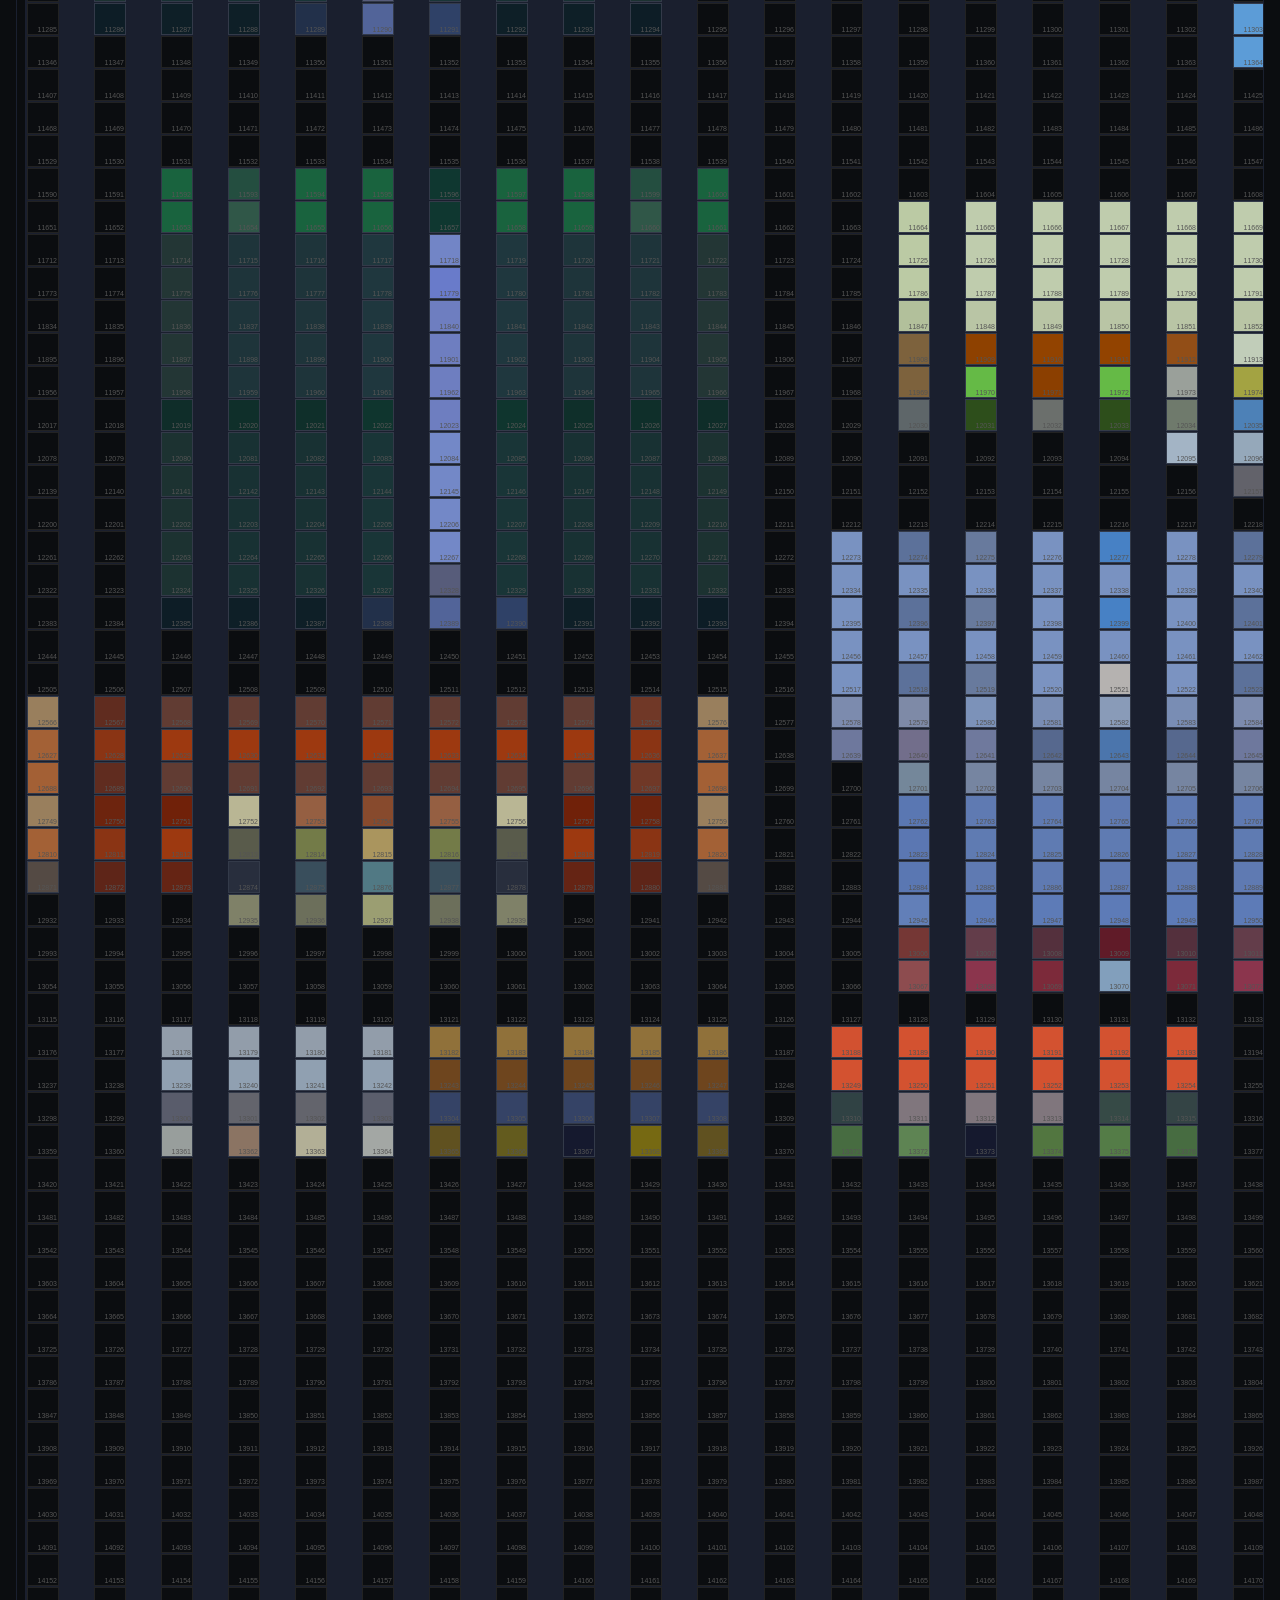
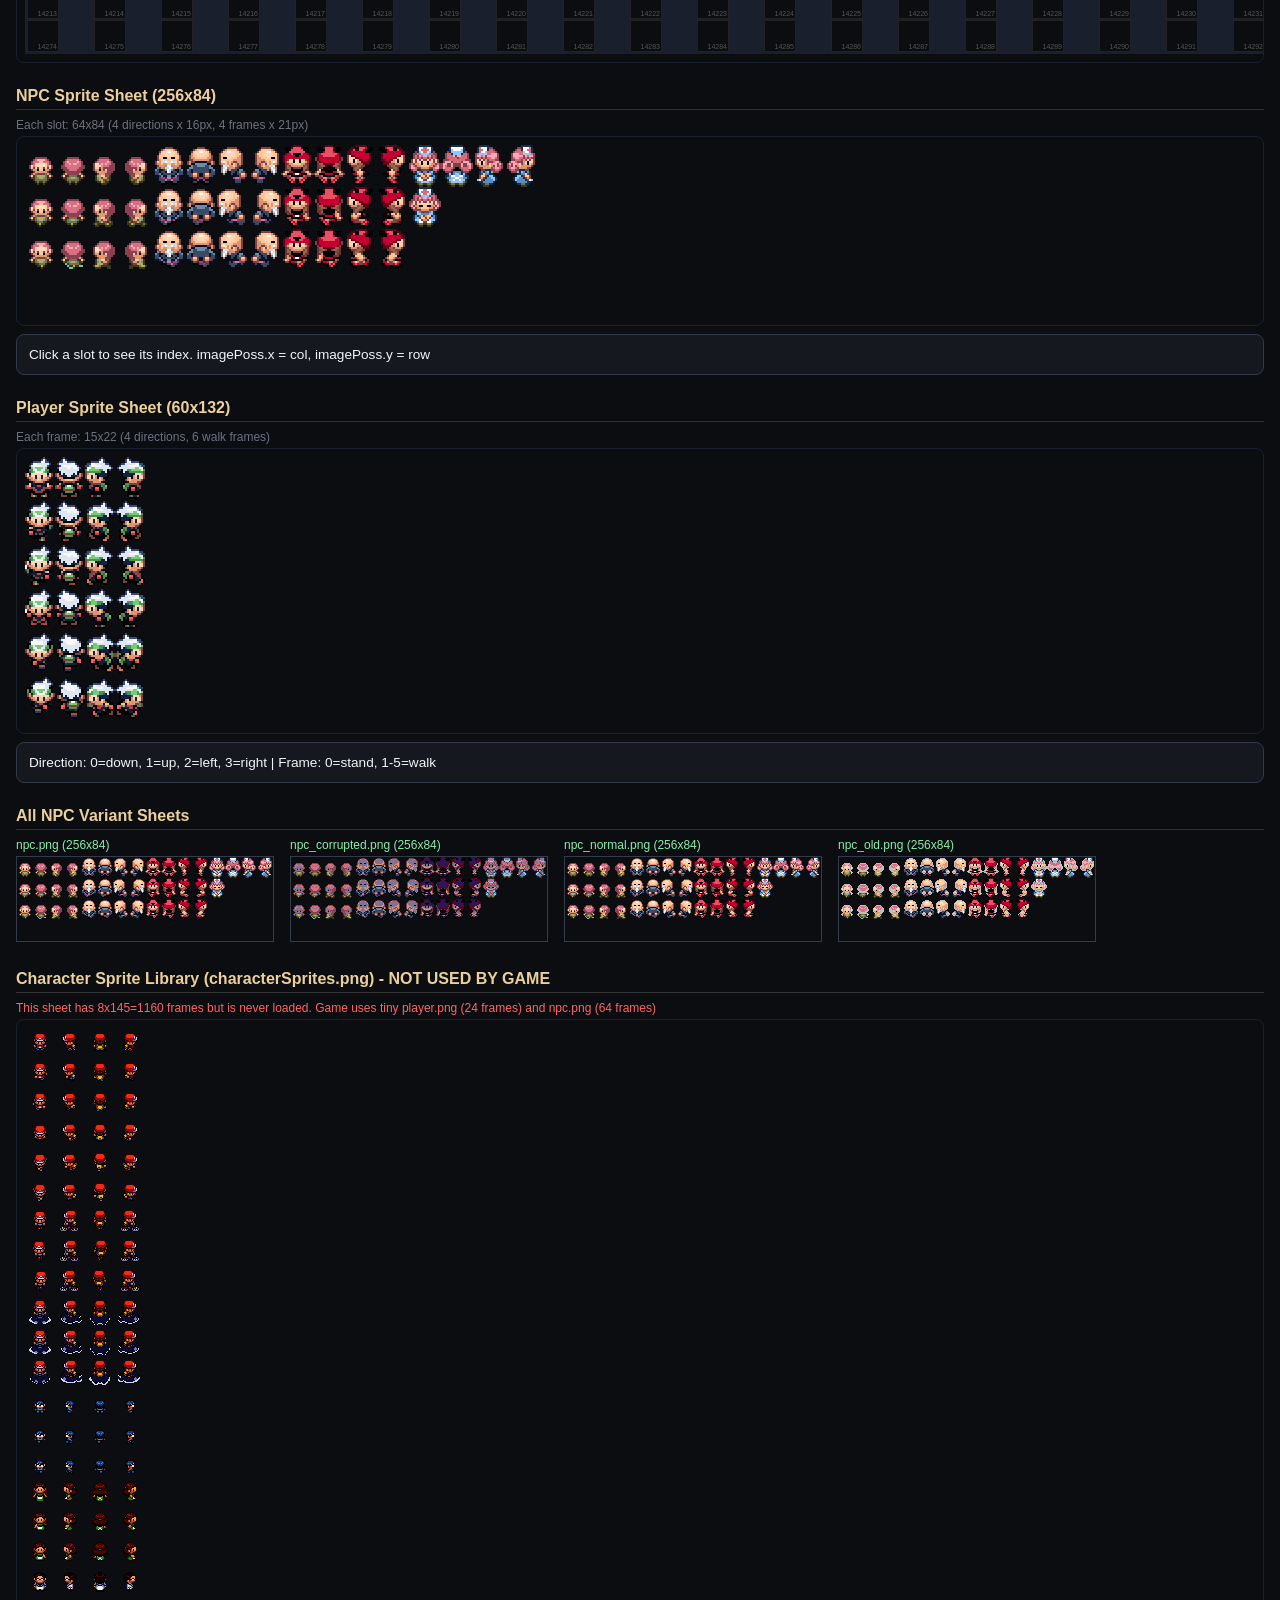
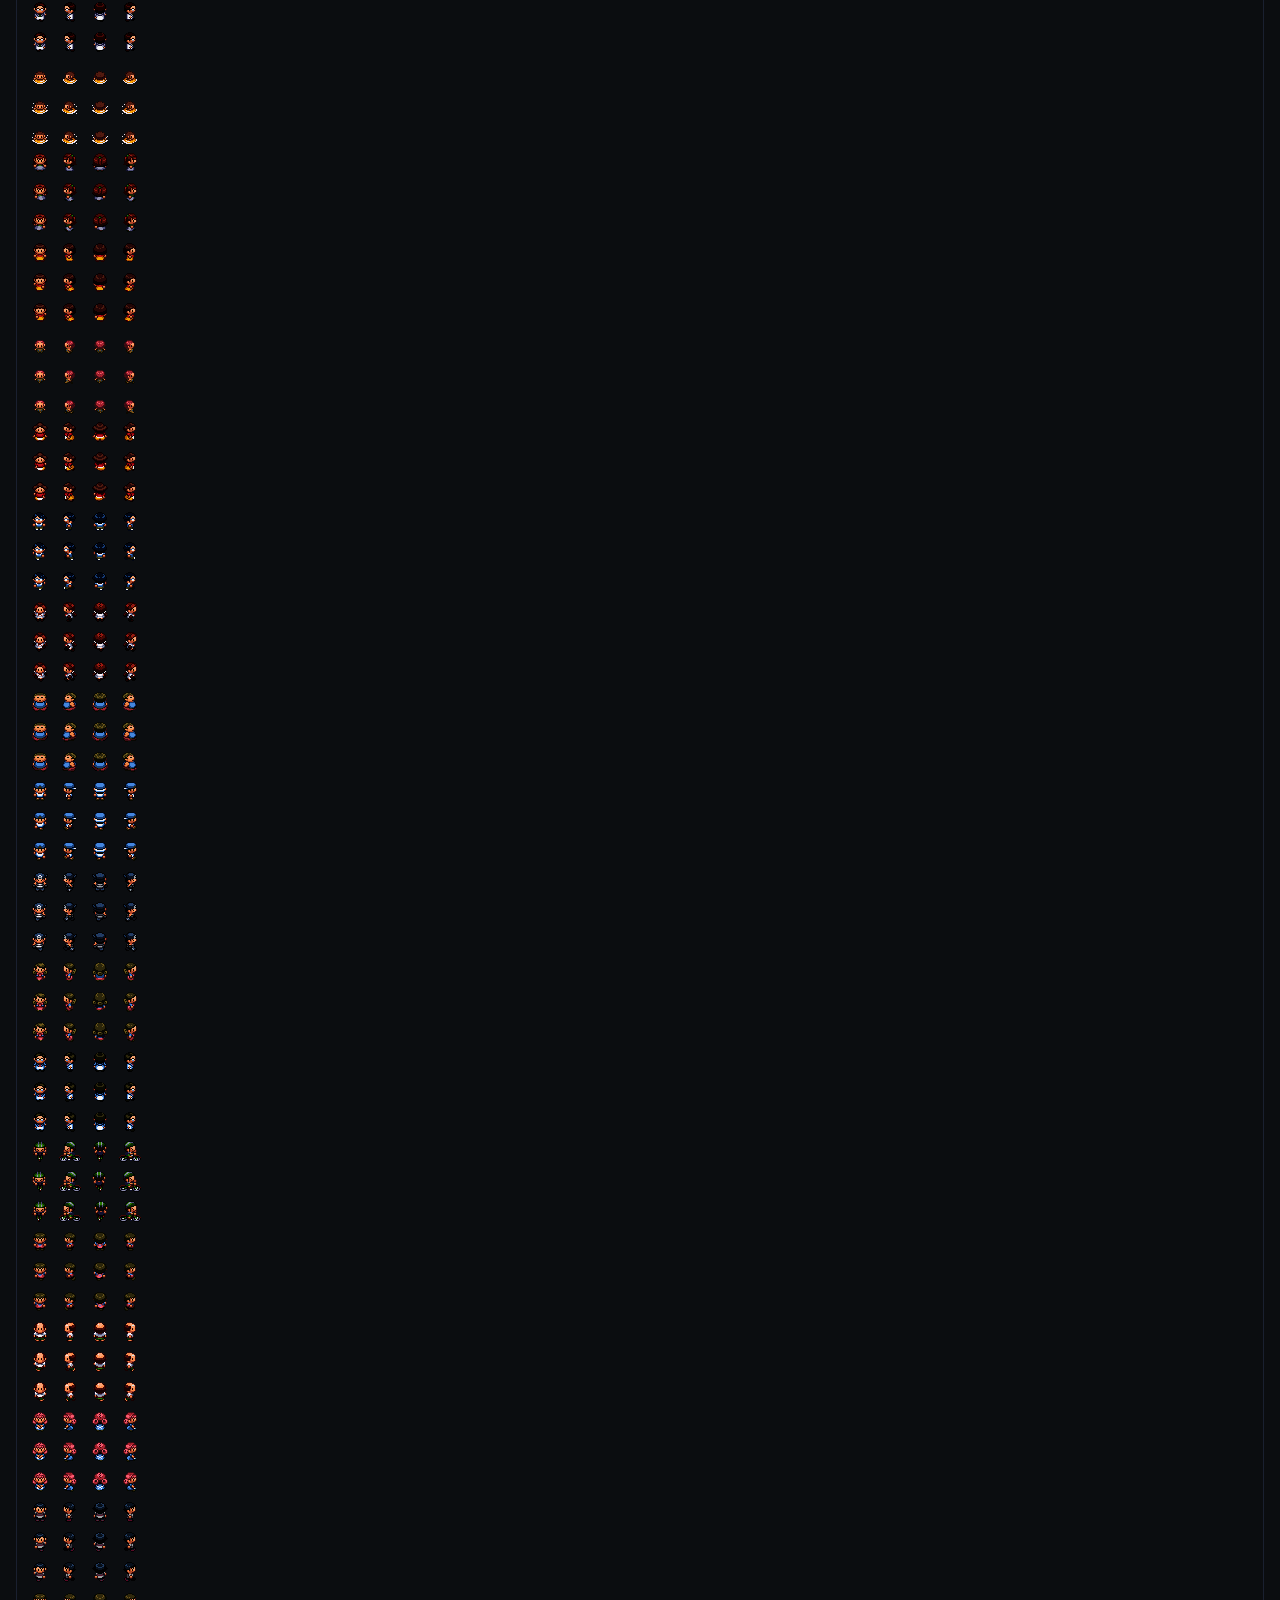
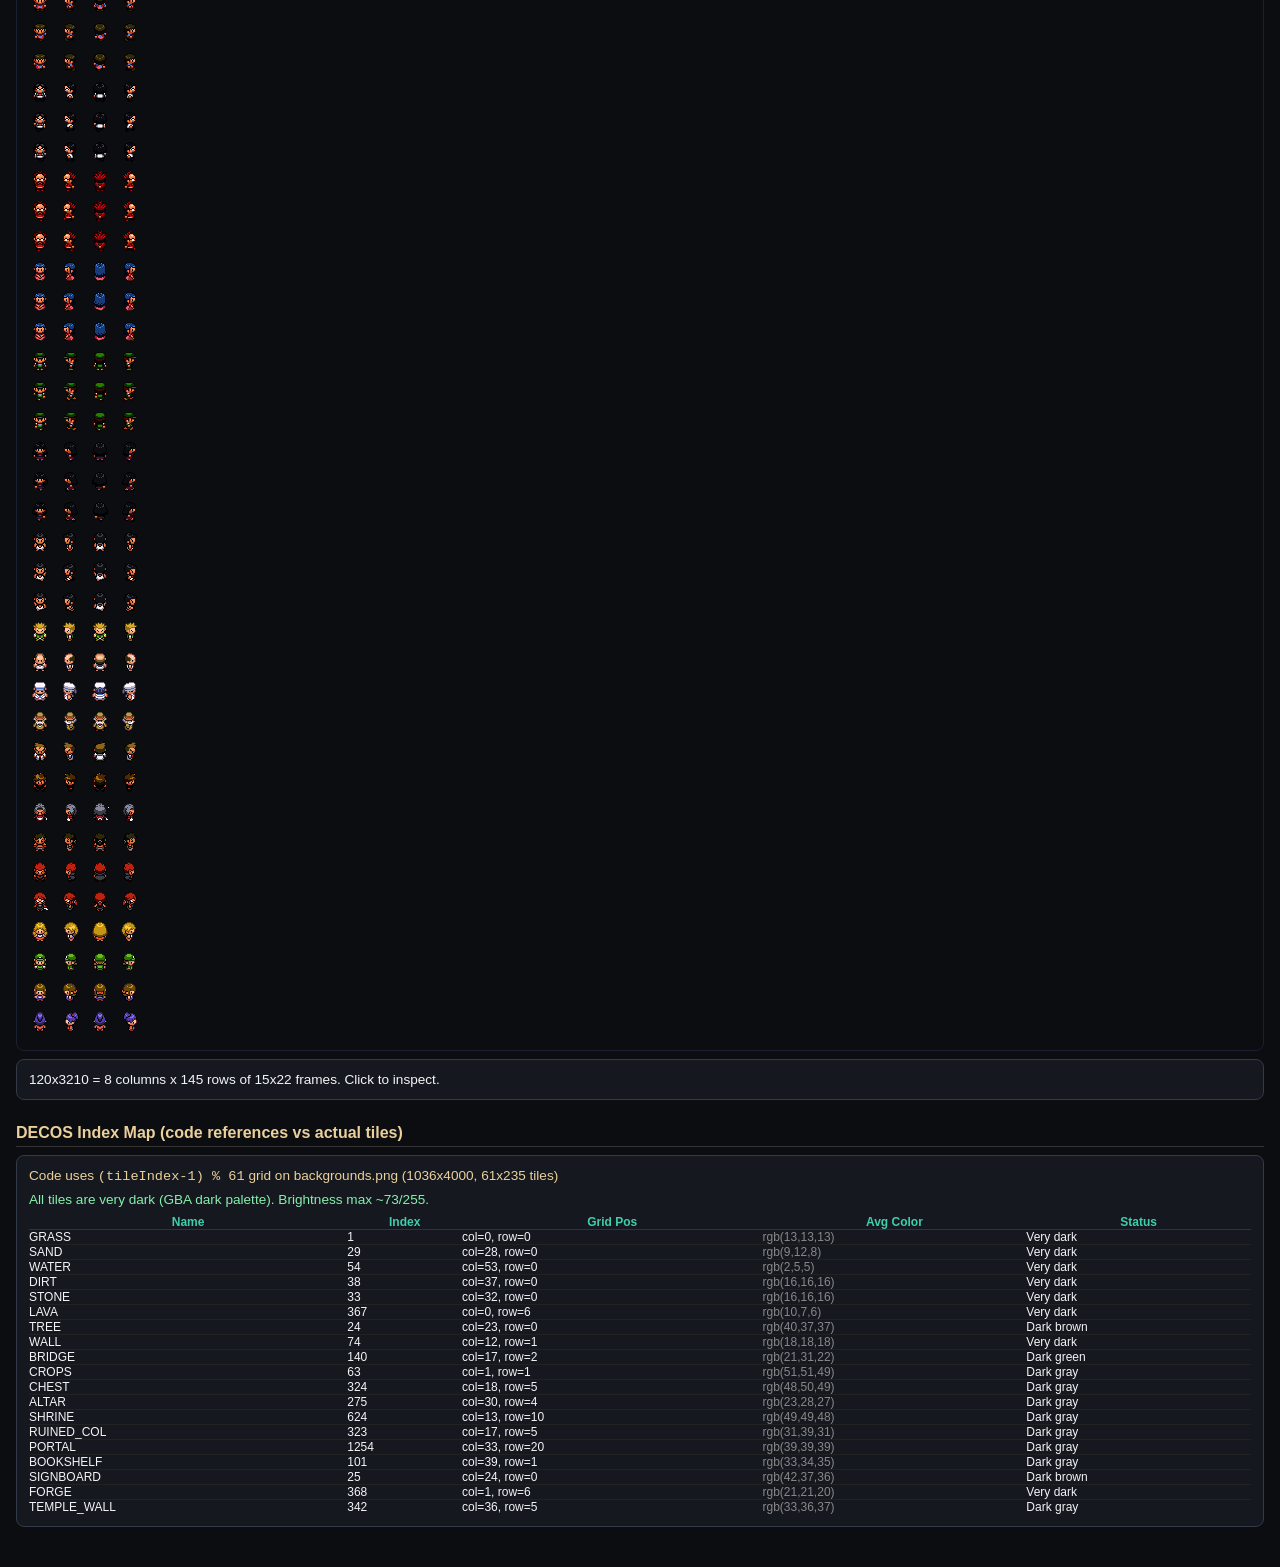
==== commit 7f7499f3: "save current state" ====
--- a/tools/tile-inspector.html
+++ b/tools/tile-inspector.html
@@ -63,12 +63,10 @@
     <option value="2" selected>2x</option>
     <option value="3">3x</option>
   </select>
-</div>
-
-<div class="highlight-legend">
-  <span><span class="swatch" style="background:#3ecfab"></span> Base Tile (WATER=54, GRASS=1, SAND=29, DIRT=38, STONE=33, LAVA=367)</span>
-  <span><span class="swatch" style="background:#ebd09b"></span> Deco Tile (TREE=24, WALL=74, CHEST=324, etc.)</span>
-</div>
+  <button id="export-json" style="margin-left:8px;">Export Mapping JSON</button>
+</div>
+
+<div class="highlight-legend" id="dynamic-legend"></div>
 
 <div class="sheet-section">
   <h2>Backgrounds Tile Sheet (61x235 = 14,335 tiles)</h2>
@@ -136,6 +134,42 @@
 const DECO_TILES = { EMPTY: 0, TREE: 24, WALL: 74, TEMPLE_WALL: 342, BRIDGE: 140, ALTAR: 275, SHRINE: 624, RUINED_COL: 323, PORTAL: 1254, CROPS: 63, FORGE: 368, BOOKSHELF: 101, SIGNBOARD: 25, CHEST: 324 };
 const SHRINE_3x3 = [307,308,309,368,369,370,429,430,431];
 
+// Dynamically generate the legend from tile maps
+function buildLegend() {
+  const legend = document.getElementById('dynamic-legend');
+  if (!legend) return;
+  // Base tiles
+  const baseSpan = document.createElement('span');
+  const baseSwatch = document.createElement('span');
+  baseSwatch.className = 'swatch';
+  baseSwatch.style.background = '#3ecfab';
+  baseSpan.appendChild(baseSwatch);
+  baseSpan.appendChild(document.createTextNode(' Base Tiles: ' + Object.entries(BASE_TILES).map(([k,v])=>`${k}=${v}`).join(', ')));
+  legend.appendChild(baseSpan);
+  // Deco tiles
+  const decoSpan = document.createElement('span');
+  const decoSwatch = document.createElement('span');
+  decoSwatch.className = 'swatch';
+  decoSwatch.style.background = '#ebd09b';
+  decoSpan.appendChild(decoSwatch);
+  decoSpan.appendChild(document.createTextNode(' Deco Tiles: ' + Object.entries(DECO_TILES).map(([k,v])=>`${k}=${v}`).join(', ')));
+  legend.appendChild(decoSpan);
+}
+
+// Export mapping as JSON
+function exportMapping() {
+  const data = {BASE_TILES, DECO_TILES};
+  const blob = new Blob([JSON.stringify(data, null, 2)], {type: 'application/json'});
+  const url = URL.createObjectURL(blob);
+  const a = document.createElement('a');
+  a.href = url;
+  a.download = 'tileset-mapping.json';
+  a.click();
+  URL.revokeObjectURL(url);
+}
+
+document.getElementById('export-json').addEventListener('click', exportMapping);
+
 const BASE_SET = new Set(Object.values(BASE_TILES));
 const DECO_SET = new Set(Object.values(DECO_TILES));
 
@@ -385,6 +419,7 @@
   }
 });
 
+buildLegend();
 loadImages();
 </script>
 </body>
